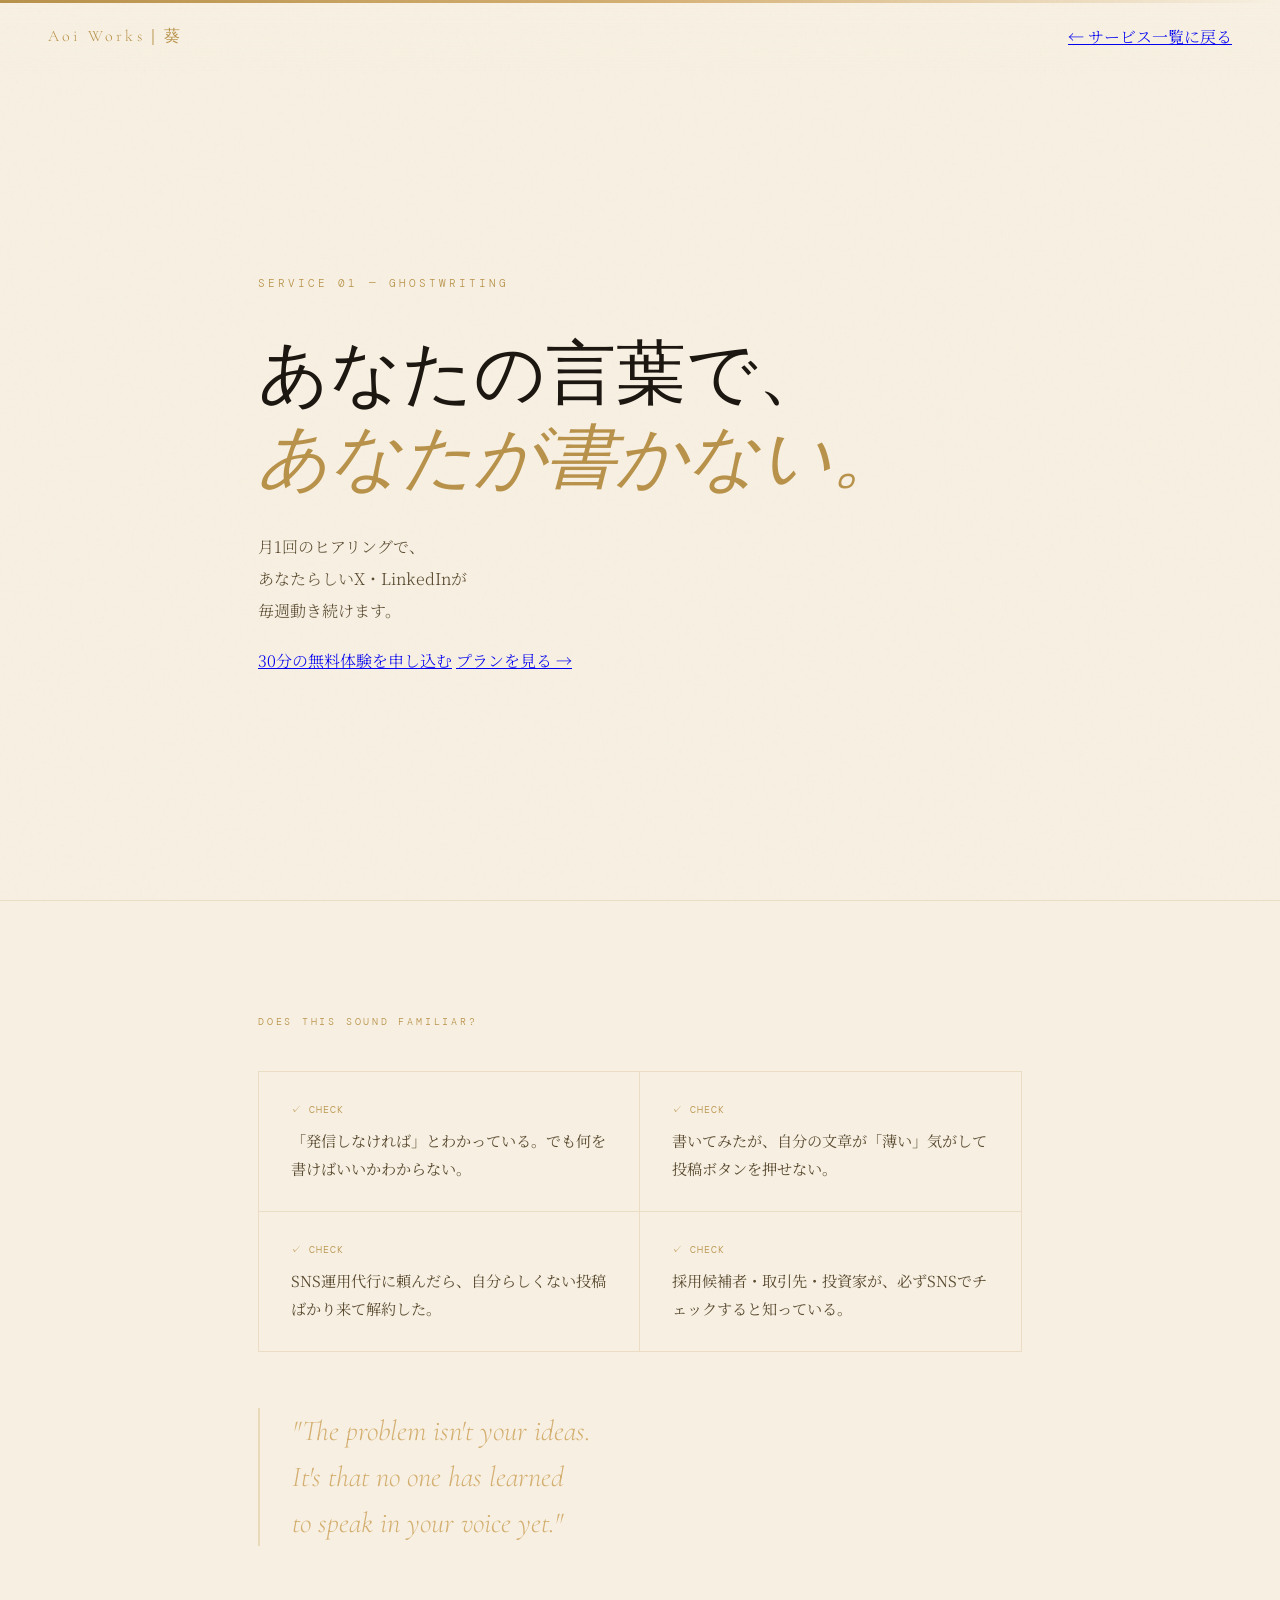
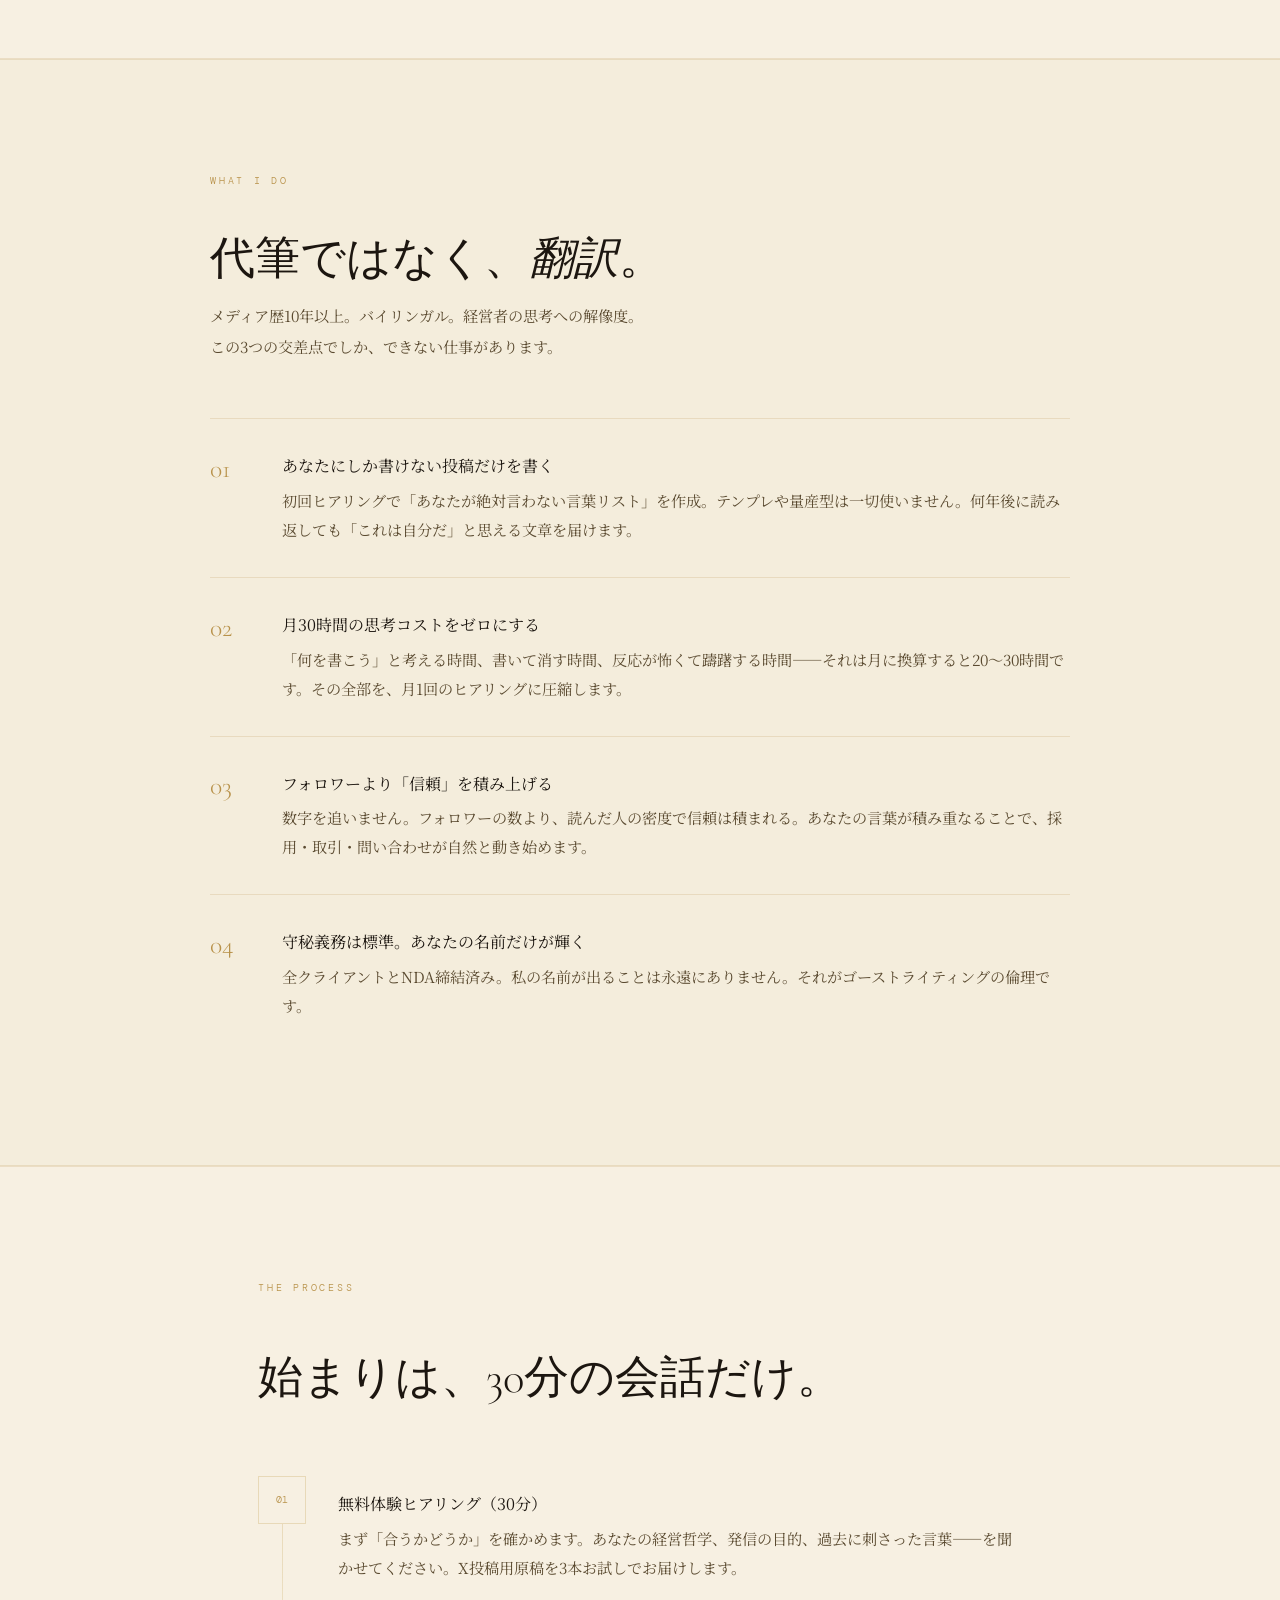
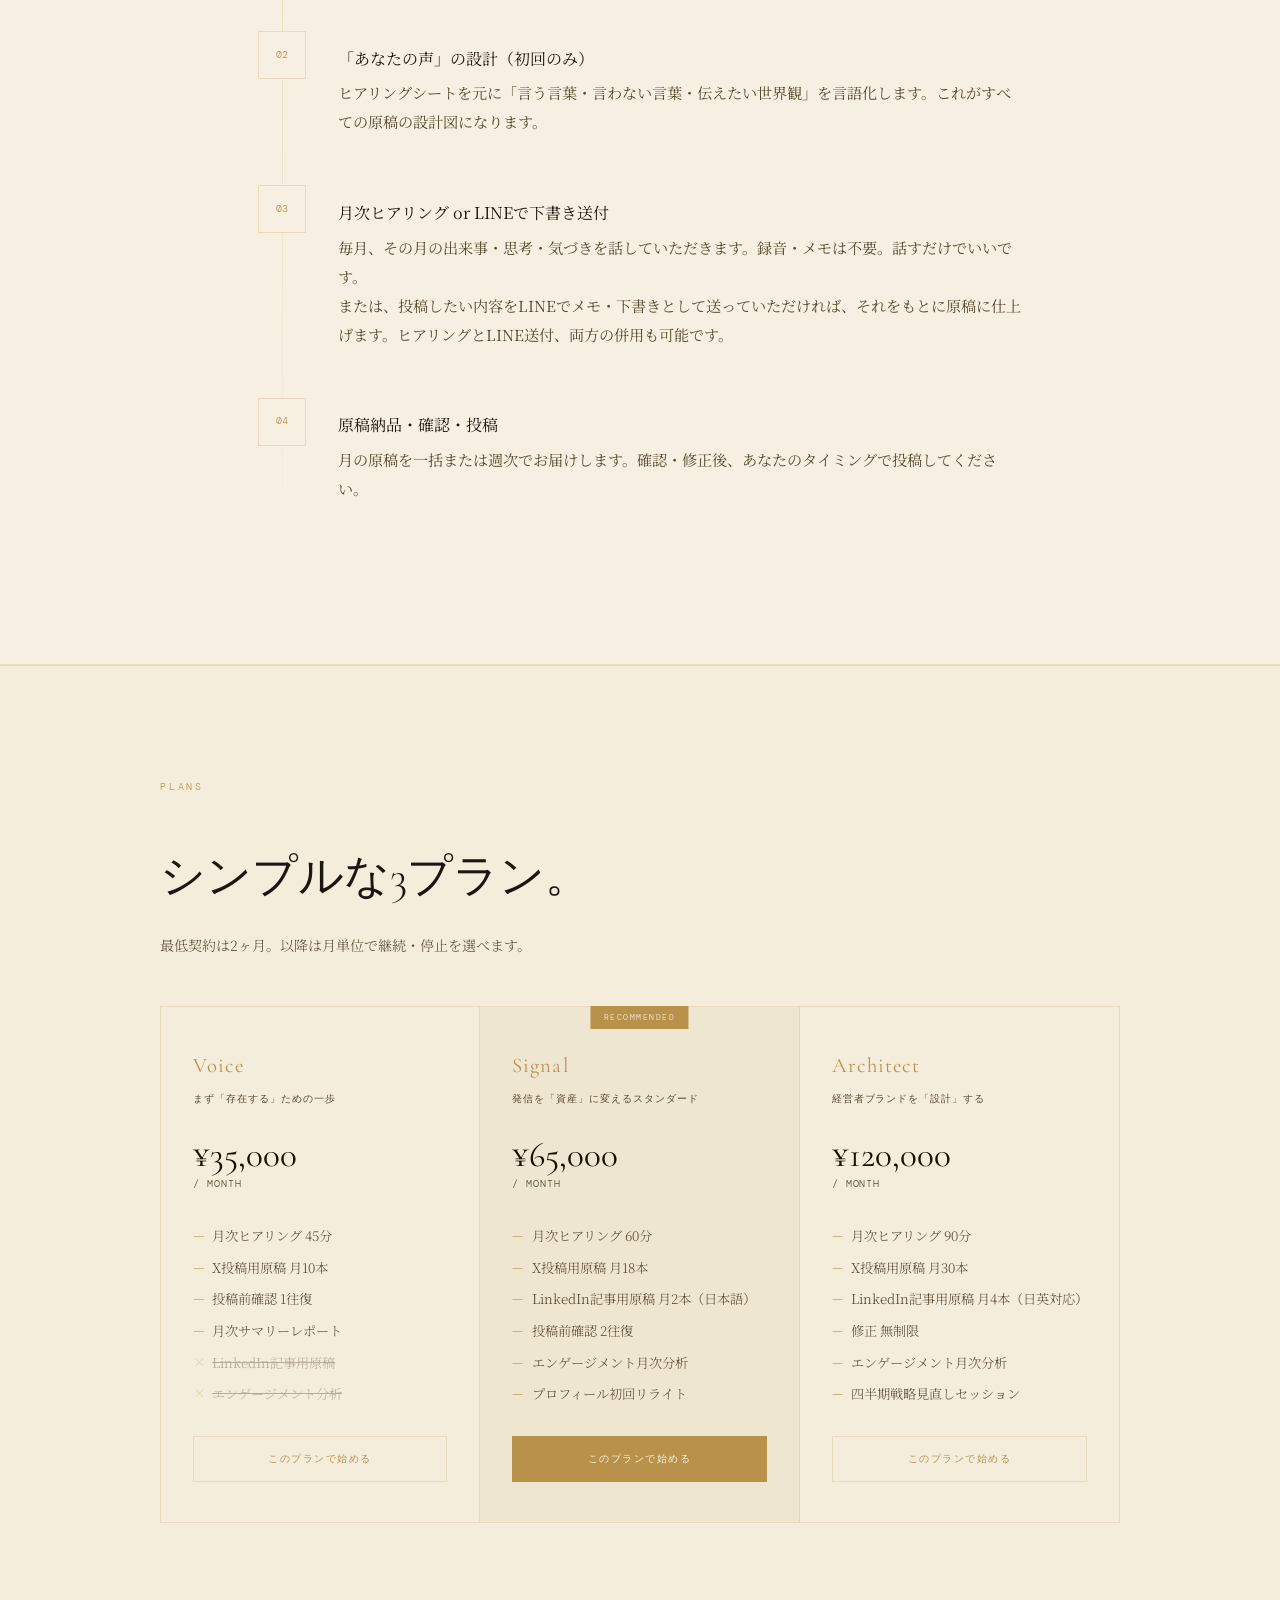
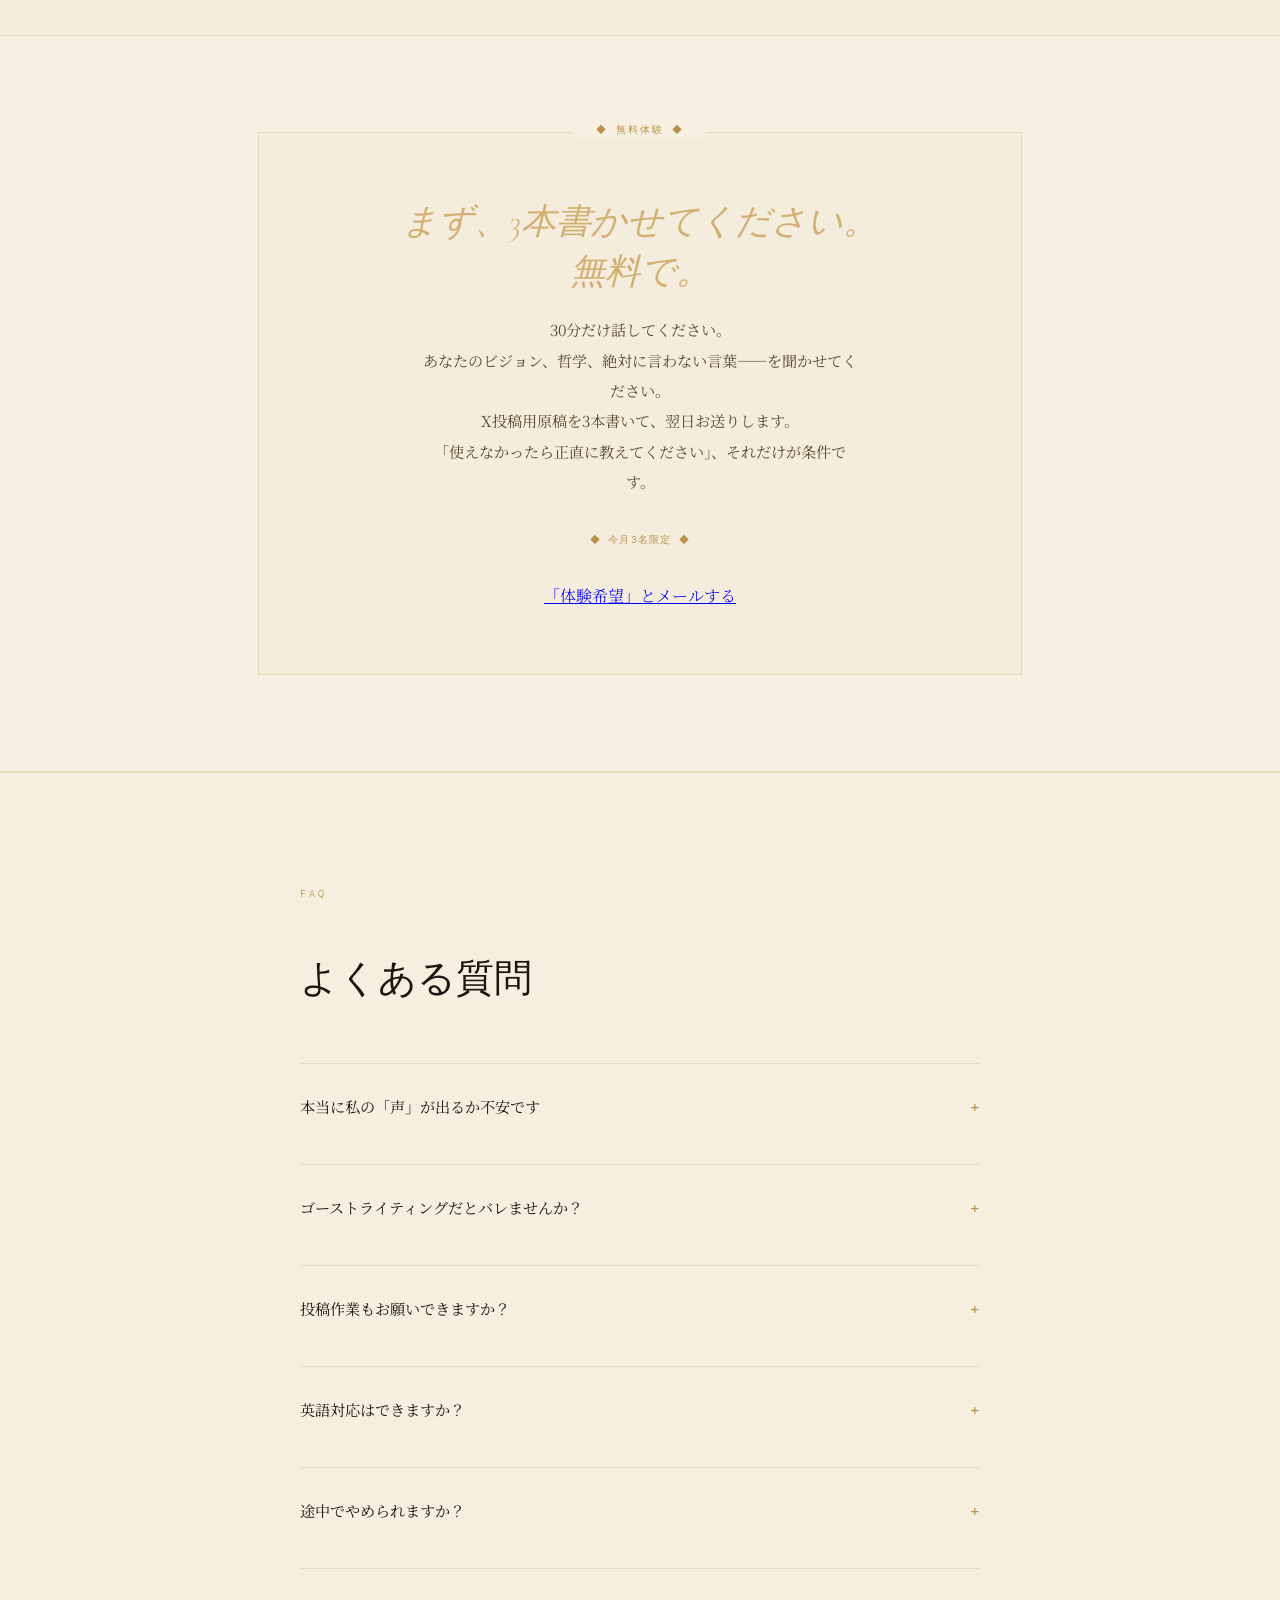
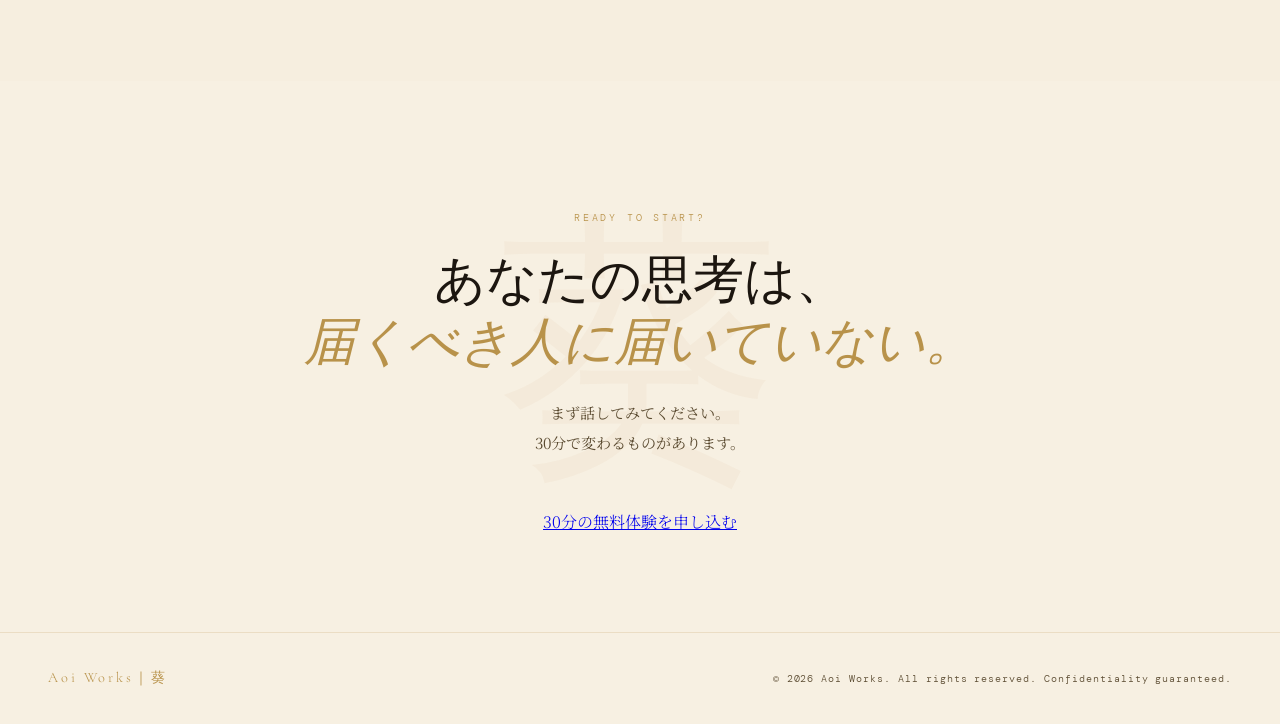
==== gw/index.html @ ab132690 "Add files via upload" ====
<!DOCTYPE html>
<html lang="ja">
<head>
<meta charset="UTF-8">
<meta name="viewport" content="width=device-width, initial-scale=1.0">
<meta property="og:title" content="経営者SNSゴーストライティング｜Aoi Works｜葵">
<meta property="og:description" content="月1回のヒアリングで、あなたらしいX・LinkedInが毎週動き続けます。">
<meta property="og:image" content="https://aoi-works.github.io/img/og-image.png">
<meta property="og:url" content="https://aoi-works.github.io/ghostwriting.html">
<meta property="og:type" content="website">
<link rel="icon" type="image/png" href="../img/favicon.png">
<title>経営者SNSゴーストライティング｜Aoi Works｜葵</title>
<link href="https://fonts.googleapis.com/css2?family=Cormorant+Garamond:ital,wght@0,300;0,400;0,600;1,300;1,400&family=Noto+Serif+JP:wght@200;300;400&family=DM+Mono:wght@300;400&display=swap" rel="stylesheet">
<link rel="stylesheet" href="../css/style.css">
</head>
<body>

<div class="hero-top-line"></div>

<!-- NAV -->
<nav>
  <a class="nav-logo" href="../index.html">Aoi Works｜葵</a>
  <a class="nav-back" href="../index.html">← サービス一覧に戻る</a>
</nav>

<!-- HERO -->
<section id="hero">
  <p class="hero-eyebrow">SERVICE 01 — GHOSTWRITING</p>
  <h1 class="hero-headline">
    あなたの言葉で、<br>
    <em>あなたが書かない。</em>
  </h1>
  <p class="hero-sub">
    月1回のヒアリングで、<br>あなたらしいX・LinkedInが<br>
    毎週動き続けます。
  </p>
  <div class="hero-cta-group">
    <a href="#free" class="btn-primary">30分の無料体験を申し込む</a>
    <a href="#pricing" class="btn-ghost-link">プランを見る →</a>
  </div>
</section>

<hr class="rule">

<!-- PAIN -->
<section id="pain">
  <p class="section-label reveal">DOES THIS SOUND FAMILIAR?</p>

  <div class="pain-grid reveal">
    <div class="pain-item">
      <p class="pain-check">✓ CHECK</p>
      <p class="pain-text">「発信しなければ」とわかっている。でも何を書けばいいかわからない。</p>
    </div>
    <div class="pain-item">
      <p class="pain-check">✓ CHECK</p>
      <p class="pain-text">書いてみたが、自分の文章が「薄い」気がして投稿ボタンを押せない。</p>
    </div>
    <div class="pain-item">
      <p class="pain-check">✓ CHECK</p>
      <p class="pain-text">SNS運用代行に頼んだら、自分らしくない投稿ばかり来て解約した。</p>
    </div>
    <div class="pain-item">
      <p class="pain-check">✓ CHECK</p>
      <p class="pain-text">採用候補者・取引先・投資家が、必ずSNSでチェックすると知っている。</p>
    </div>
  </div>

  <p class="pain-closer reveal">
    "The problem isn't your ideas.<br>
    It's that no one has learned<br>
    to speak in your voice yet."
  </p>
</section>

<hr class="rule">

<!-- WHAT -->
<section id="what">
  <div class="what-inner">
    <p class="section-label reveal">WHAT I DO</p>
    <h2 class="what-headline reveal">
      代筆ではなく、<em class="en" style="font-style:italic;">翻訳</em>。
    </h2>
    <p class="what-sub reveal">
      メディア歴10年以上。バイリンガル。経営者の思考への解像度。<br>
      この3つの交差点でしか、できない仕事があります。
    </p>

    <div class="benefit-list">
      <div class="benefit-item reveal">
        <div class="benefit-num">01</div>
        <div class="benefit-body">
          <h3>あなたにしか書けない投稿だけを書く</h3>
          <p>初回ヒアリングで「あなたが絶対言わない言葉リスト」を作成。テンプレや量産型は一切使いません。何年後に読み返しても「これは自分だ」と思える文章を届けます。</p>
        </div>
      </div>
      <div class="benefit-item reveal">
        <div class="benefit-num">02</div>
        <div class="benefit-body">
          <h3>月30時間の思考コストをゼロにする</h3>
          <p>「何を書こう」と考える時間、書いて消す時間、反応が怖くて躊躇する時間——それは月に換算すると20〜30時間です。その全部を、月1回のヒアリングに圧縮します。</p>
        </div>
      </div>
      <div class="benefit-item reveal">
        <div class="benefit-num">03</div>
        <div class="benefit-body">
          <h3>フォロワーより「信頼」を積み上げる</h3>
          <p>数字を追いません。フォロワーの数より、読んだ人の密度で信頼は積まれる。あなたの言葉が積み重なることで、採用・取引・問い合わせが自然と動き始めます。</p>
        </div>
      </div>
      <div class="benefit-item reveal">
        <div class="benefit-num">04</div>
        <div class="benefit-body">
          <h3>守秘義務は標準。あなたの名前だけが輝く</h3>
          <p>全クライアントとNDA締結済み。私の名前が出ることは永遠にありません。それがゴーストライティングの倫理です。</p>
        </div>
      </div>
    </div>
  </div>
</section>

<hr class="rule">

<!-- HOW -->
<section id="how">
  <p class="section-label reveal">THE PROCESS</p>
  <h2 class="how-headline reveal">始まりは、30分の会話だけ。</h2>

  <div class="steps">
    <div class="step reveal">
      <div class="step-dot">01</div>
      <div class="step-content">
        <h3>無料体験ヒアリング（30分）</h3>
        <p>まず「合うかどうか」を確かめます。あなたの経営哲学、発信の目的、過去に刺さった言葉——を聞かせてください。X投稿用原稿を3本お試しでお届けします。</p>
      </div>
    </div>
    <div class="step reveal">
      <div class="step-dot">02</div>
      <div class="step-content">
        <h3>「あなたの声」の設計（初回のみ）</h3>
        <p>ヒアリングシートを元に「言う言葉・言わない言葉・伝えたい世界観」を言語化します。これがすべての原稿の設計図になります。</p>
      </div>
    </div>
    <div class="step reveal">
      <div class="step-dot">03</div>
      <div class="step-content">
        <h3>月次ヒアリング or LINEで下書き送付</h3>
        <p>毎月、その月の出来事・思考・気づきを話していただきます。録音・メモは不要。話すだけでいいです。<br>
        または、投稿したい内容をLINEでメモ・下書きとして送っていただければ、それをもとに原稿に仕上げます。ヒアリングとLINE送付、両方の併用も可能です。</p>
      </div>
    </div>
    <div class="step reveal">
      <div class="step-dot">04</div>
      <div class="step-content">
        <h3>原稿納品・確認・投稿</h3>
        <p>月の原稿を一括または週次でお届けします。確認・修正後、あなたのタイミングで投稿してください。</p>
      </div>
    </div>
  </div>
</section>

<hr class="rule">

<!-- PRICING -->
<section id="pricing">
  <div class="pricing-inner">
    <p class="section-label reveal">PLANS</p>
    <h2 class="pricing-headline reveal">シンプルな3プラン。</h2>
    <p class="pricing-sub reveal">最低契約は2ヶ月。以降は月単位で継続・停止を選べます。</p>

    <div class="plans reveal">
      <!-- VOICE -->
      <div class="plan">
        <p class="plan-name">Voice</p>
        <p class="plan-tagline">まず「存在する」ための一歩</p>
        <p class="plan-price">¥35,000</p>
        <p class="plan-per">/ MONTH</p>
        <ul class="plan-items">
          <li>月次ヒアリング 45分</li>
          <li>X投稿用原稿 月10本</li>
          <li>投稿前確認 1往復</li>
          <li>月次サマリーレポート</li>
          <li class="na">LinkedIn記事用原稿</li>
          <li class="na">エンゲージメント分析</li>
        </ul>
        <a href="#free" class="plan-btn">このプランで始める</a>
      </div>

      <!-- SIGNAL -->
      <div class="plan featured">
        <p class="plan-name">Signal</p>
        <p class="plan-tagline">発信を「資産」に変えるスタンダード</p>
        <p class="plan-price">¥65,000</p>
        <p class="plan-per">/ MONTH</p>
        <ul class="plan-items">
          <li>月次ヒアリング 60分</li>
          <li>X投稿用原稿 月18本</li>
          <li>LinkedIn記事用原稿 月2本（日本語）</li>
          <li>投稿前確認 2往復</li>
          <li>エンゲージメント月次分析</li>
          <li>プロフィール初回リライト</li>
        </ul>
        <a href="#free" class="plan-btn">このプランで始める</a>
      </div>

      <!-- ARCHITECT -->
      <div class="plan">
        <p class="plan-name">Architect</p>
        <p class="plan-tagline">経営者ブランドを「設計」する</p>
        <p class="plan-price">¥120,000</p>
        <p class="plan-per">/ MONTH</p>
        <ul class="plan-items">
          <li>月次ヒアリング 90分</li>
          <li>X投稿用原稿 月30本</li>
          <li>LinkedIn記事用原稿 月4本（日英対応）</li>
          <li>修正 無制限</li>
          <li>エンゲージメント月次分析</li>
          <li>四半期戦略見直しセッション</li>
        </ul>
        <a href="#free" class="plan-btn">このプランで始める</a>
      </div>
    </div>
  </div>
</section>

<!-- FREE OFFER -->
<section id="free">
  <div class="free-box reveal">
    <h2 class="free-headline">
      まず、3本書かせてください。<br>
      無料で。
    </h2>
    <p class="free-body">
      30分だけ話してください。<br>
      あなたのビジョン、哲学、絶対に言わない言葉——を聞かせてください。<br>
      X投稿用原稿を3本書いて、翌日お送りします。<br>
      「使えなかったら正直に教えてください」、それだけが条件です。
    </p>
    <p class="free-limit">◆ 今月3名限定 ◆</p>
    <a href="mailto:aoi.works.jp@gmail.com?subject=無料体験希望" class="btn-primary">
      「体験希望」とメールする
    </a>
  </div>
</section>

<hr class="rule">

<!-- FAQ -->
<section id="faq">
  <div class="faq-inner">
    <p class="section-label reveal">FAQ</p>
    <h2 class="faq-headline reveal">よくある質問</h2>

    <div class="faq-item reveal">
      <p class="faq-q">本当に私の「声」が出るか不安です</p>
      <p class="faq-a">初回ヒアリングで「あなたが絶対使わない言葉リスト」を必ず作ります。3本書いてみて「違う」と感じたら、ご契約前に遠慮なく言ってください。それが無料体験の意味です。</p>
    </div>
    <div class="faq-item reveal">
      <p class="faq-q">ゴーストライティングだとバレませんか？</p>
      <p class="faq-a">ゴーストライティングは世界中の政治家・経営者・作家が利用している、完全に合法・倫理的な手法です。私がクライアント名を外部に出すことは絶対にありません。全員NDA締結済みです。</p>
    </div>
    <div class="faq-item reveal">
      <p class="faq-q">投稿作業もお願いできますか？</p>
      <p class="faq-a">原稿の納品が基本です。投稿はクライアントご自身にお願いしています。確認・修正後、ご自身のタイミングで投稿いただく形が、トラブルも少なく安全です。</p>
    </div>
    <div class="faq-item reveal">
      <p class="faq-q">英語対応はできますか？</p>
      <p class="faq-a">はい。LinkedIn英語記事・英語プロフィールに対応しています。ArchitectプランではLinkedIn記事用原稿を日英セットでお届けします。</p>
    </div>
    <div class="faq-item reveal">
      <p class="faq-q">途中でやめられますか？</p>
      <p class="faq-a">最低契約期間は2ヶ月です。以降は1ヶ月単位で継続・停止を選べます。翌月の15日までにご連絡いただければ、翌月末で終了可能です。</p>
    </div>
  </div>
</section>

<!-- FOOTER CTA -->
<section id="footer-cta">
  <p class="footer-label reveal">READY TO START?</p>
  <h2 class="footer-headline reveal">
    あなたの思考は、<br>
    <em>届くべき人に届いていない。</em>
  </h2>
  <p class="footer-sub reveal">
    まず話してみてください。<br>
    30分で変わるものがあります。
  </p>
  <div class="reveal">
    <a href="mailto:aoi.works.jp@gmail.com?subject=無料体験希望" class="btn-primary">
      30分の無料体験を申し込む
    </a>
  </div>
</section>

<footer>
  <span class="logo">Aoi Works｜葵</span>
  <p>© 2026 Aoi Works. All rights reserved. Confidentiality guaranteed.</p>
</footer>

<script>
  const reveals = document.querySelectorAll('.reveal');
  const observer = new IntersectionObserver((entries) => {
    entries.forEach((entry, i) => {
      if (entry.isIntersecting) {
        setTimeout(() => entry.target.classList.add('visible'), i * 80);
        observer.unobserve(entry.target);
      }
    });
  }, { threshold: 0.1 });
  reveals.forEach(el => observer.observe(el));

  document.querySelectorAll('.faq-q').forEach(q => {
    q.addEventListener('click', () => {
      const item = q.closest('.faq-item');
      const isOpen = item.classList.contains('open');
      document.querySelectorAll('.faq-item').forEach(i => i.classList.remove('open'));
      if (!isOpen) item.classList.add('open');
    });
  });
</script>
</body>
</html>
---- css/style.css ----
/* Aoi Works | 葵 - Shared Stylesheet */
/* Used by: index.html, ghostwriting.html, ir.html */


  :root {
    --paper:      #f7f0e2;
    --paper-dark: #ede0c4;
    --ink:        #1c1610;
    --gold:       #b8924a;
    --gold-light: #d4af72;
    --gold-pale:  #e8d9b8;
    --muted:      #5a4a30;
    --rule:       rgba(184,146,74,0.2);
    --serif-en:   'Cormorant Garamond', Georgia, serif;
    --serif-jp:   'Noto Serif JP', serif;
    --mono:       'DM Mono', monospace;
  }

  *, *::before, *::after { box-sizing: border-box; margin: 0; padding: 0; }
  html { scroll-behavior: smooth; }

  body {
    background: var(--paper);
    color: var(--ink);
    font-family: var(--serif-jp);
    font-weight: 300;
    line-height: 1.85;
    overflow-x: hidden;
  }

  body::before {
    content: '';
    position: fixed;
    inset: 0;
    background-image: url("data:image/svg+xml,%3Csvg viewBox='0 0 256 256' xmlns='http://www.w3.org/2000/svg'%3E%3Cfilter id='n'%3E%3CfeTurbulence type='fractalNoise' baseFrequency='0.9' numOctaves='4' stitchTiles='stitch'/%3E%3C/filter%3E%3Crect width='100%25' height='100%25' filter='url(%23n)' opacity='0.03'/%3E%3C/svg%3E");
    pointer-events: none;
    z-index: 999;
    opacity: 0.5;
  }

  .mono { font-family: var(--mono); }
  .en   { font-family: var(--serif-en); }

  /* ─── NAV ─── */
  nav {
    position: fixed;
    top: 0; left: 0; right: 0;
    z-index: 100;
    display: flex;
    justify-content: space-between;
    align-items: center;
    padding: 1.4rem 3rem;
    background: linear-gradient(to bottom, rgba(247,240,226,0.97), transparent);
  }

  .nav-logo {
    font-family: var(--serif-en);
    font-size: 1rem;
    letter-spacing: 0.2em;
    color: var(--gold);
    text-decoration: none;
  }

  .nav-contact {
    font-family: var(--mono);
    font-size: 0.65rem;
    letter-spacing: 0.15em;
    color: var(--gold);
    text-decoration: none;
    border: 1px solid var(--rule);
    padding: 0.45rem 1.1rem;
    transition: all 0.3s;
  }
  .nav-contact:hover { background: var(--gold); color: var(--paper); border-color: var(--gold); }

  /* ─── HERO ─── */
  #hero {
    min-height: 100vh;
    display: flex;
    flex-direction: column;
    justify-content: center;
    padding: 8rem 3rem 5rem;
    max-width: 860px;
    margin: 0 auto;
    position: relative;
  }

  .hero-top-line {
    position: fixed;
    top: 0; left: 0; right: 0;
    height: 3px;
    background: linear-gradient(to right, var(--gold), var(--gold-light), transparent);
    z-index: 101;
  }

  .hero-eyebrow {
    font-family: var(--mono);
    font-size: 0.68rem;
    letter-spacing: 0.28em;
    color: var(--gold);
    margin-bottom: 2.5rem;
    opacity: 0;
    animation: fadeUp 0.8s 0.2s forwards;
  }

  .hero-headline {
    font-family: var(--serif-en);
    font-size: clamp(2.4rem, 5.5vw, 4.5rem);
    font-weight: 300;
    line-height: 1.2;
    margin-bottom: 1.8rem;
    opacity: 0;
    animation: fadeUp 0.9s 0.4s forwards;
    color: var(--ink);
  }

  .hero-headline em {
    font-style: italic;
    color: var(--gold);
  }

  .hero-sub {
    font-size: 1rem;
    color: var(--muted);
    max-width: 480px;
    margin-bottom: 1.2rem;
    opacity: 0;
    animation: fadeUp 0.9s 0.6s forwards;
    line-height: 2;
  }

  .hero-tagline {
    font-family: var(--serif-en);
    font-size: 1.4rem;
    font-style: italic;
    color: var(--gold-light);
    opacity: 0;
    animation: fadeUp 0.9s 0.8s forwards;
    margin-bottom: 3rem;
  }

  .hero-scroll {
    position: absolute;
    bottom: 2.5rem;
    left: 50%;
    transform: translateX(-50%);
    display: flex;
    flex-direction: column;
    align-items: center;
    gap: 0.5rem;
    opacity: 0;
    animation: fadeUp 1s 1.2s forwards;
  }
  .hero-scroll span {
    font-family: var(--mono);
    font-size: 0.6rem;
    letter-spacing: 0.2em;
    color: var(--muted);
  }
  .scroll-line {
    width: 1px;
    height: 36px;
    background: linear-gradient(to bottom, var(--gold), transparent);
    animation: scrollPulse 2s infinite;
  }

  hr.rule {
    border: none;
    border-top: 1px solid var(--rule);
    margin: 0;
  }

  /* ─── ABOUT ─── */
  #about {
    padding: 7rem 3rem;
    max-width: 860px;
    margin: 0 auto;
  }

  .section-label {
    font-family: var(--mono);
    font-size: 0.62rem;
    letter-spacing: 0.28em;
    color: var(--gold);
    margin-bottom: 2.5rem;
  }

  .about-headline {
    font-family: var(--serif-en);
    font-size: clamp(1.8rem, 3.5vw, 2.8rem);
    font-weight: 300;
    line-height: 1.3;
    margin-bottom: 2rem;
    color: var(--ink);
  }

  .about-body {
    font-size: 0.95rem;
    font-weight: 400;
    color: var(--muted);
    max-width: 560px;
    line-height: 2;
  }

  .about-tags {
    display: flex;
    gap: 1rem;
    flex-wrap: wrap;
    margin-top: 2.5rem;
  }

  .tag {
    font-family: var(--mono);
    font-size: 0.62rem;
    letter-spacing: 0.12em;
    color: var(--gold);
    border: 1px solid var(--rule);
    padding: 0.4rem 1rem;
  }

  /* ─── SERVICES ─── */
  #services {
    padding: 7rem 3rem;
    background: rgba(184,146,74,0.04);
    border-top: 1px solid var(--rule);
    border-bottom: 1px solid var(--rule);
  }

  .services-inner {
    max-width: 860px;
    margin: 0 auto;
  }

  .cards {
    display: grid;
    grid-template-columns: 1fr 1fr;
    gap: 0;
    border: 1px solid var(--rule);
    margin-top: 3rem;
  }

  .card {
    padding: 3rem 2.5rem;
    border-right: 1px solid var(--rule);
    position: relative;
    transition: background 0.3s;
  }
  .card:last-child { border-right: none; }
  .card:hover { background: rgba(184,146,74,0.05); }

  .card.coming {
    opacity: 0.65;
  }

  .card-num {
    font-family: var(--serif-en);
    font-size: 2.5rem;
    font-weight: 300;
    color: var(--gold);
    line-height: 1;
    margin-bottom: 1.5rem;
  }

  .card-title {
    font-family: var(--serif-jp);
    font-size: 1.05rem;
    font-weight: 400;
    color: var(--ink);
    margin-bottom: 0.8rem;
    line-height: 1.6;
  }

  .card-desc {
    font-size: 0.95rem;
    font-weight: 400;
    color: var(--muted);
    line-height: 1.9;
    margin-bottom: 2rem;
  }

  .card-link {
    display: inline-block;
    font-family: var(--mono);
    font-size: 0.62rem;
    letter-spacing: 0.15em;
    color: var(--gold);
    text-decoration: none;
    border-bottom: 1px solid var(--rule);
    padding-bottom: 0.2rem;
    transition: border-color 0.3s;
  }
  .card-link:hover { border-color: var(--gold); }

  .card-coming {
    font-family: var(--mono);
    font-size: 0.62rem;
    letter-spacing: 0.15em;
    color: var(--muted);
    border: 1px solid var(--rule);
    padding: 0.3rem 0.8rem;
    display: inline-block;
  }

  /* ─── PROFILE ─── */
  #profile {
    padding: 7rem 3rem;
    max-width: 860px;
    margin: 0 auto;
  }

  .profile-inner {
    display: grid;
    grid-template-columns: 1fr 2fr;
    gap: 4rem;
    align-items: start;
  }

  .profile-icon {
    width: 100%;
    aspect-ratio: 1;
    max-width: 180px;
    border-radius: 50%;
    background: linear-gradient(135deg, var(--paper), var(--paper-dark));
    border: 1px solid var(--gold-pale);
    display: flex;
    align-items: center;
    justify-content: center;
    flex-direction: column;
    gap: 0.3rem;
  }

  .profile-icon-char {
    font-family: var(--serif-jp);
    font-size: 3rem;
    color: var(--gold);
    line-height: 1;
  }

  .profile-icon-sub {
    font-family: var(--mono);
    font-size: 0.6rem;
    letter-spacing: 0.2em;
    color: var(--gold-light);
  }

  .profile-name {
    font-family: var(--serif-en);
    font-size: 1.4rem;
    font-weight: 400;
    letter-spacing: 0.08em;
    color: var(--gold);
    margin-bottom: 0.4rem;
  }

  .profile-text {
    font-size: 0.95rem;
    font-weight: 400;
    color: var(--muted);
    line-height: 2.1;
  }

  /* ─── CONTACT ─── */
  #contact {
    padding: 7rem 3rem 6rem;
    text-align: center;
    position: relative;
    border-top: 1px solid var(--rule);
    background: rgba(184,146,74,0.03);
  }

  #contact::before {
    content: '葵';
    position: absolute;
    top: 50%;
    left: 50%;
    transform: translate(-50%, -50%);
    font-family: var(--serif-jp);
    font-size: 20vw;
    color: rgba(184,146,74,0.05);
    pointer-events: none;
  }

  .contact-label {
    font-family: var(--mono);
    font-size: 0.62rem;
    letter-spacing: 0.28em;
    color: var(--gold);
    margin-bottom: 1.5rem;
  }

  .contact-headline {
    font-family: var(--serif-en);
    font-size: clamp(1.6rem, 4vw, 3.2rem);
    font-weight: 300;
    line-height: 1.3;
    margin-bottom: 1.2rem;
    color: var(--ink);
  }

  .contact-headline em { font-style: italic; color: var(--gold); }

  .contact-sub {
    font-size: 0.95rem;
    font-weight: 400;
    color: var(--muted);
    margin-bottom: 3rem;
    max-width: 380px;
    margin-left: auto;
    margin-right: auto;
  }

  .btn {
    display: inline-block;
    background: var(--gold);
    color: var(--paper);
    font-family: var(--mono);
    font-size: 0.68rem;
    letter-spacing: 0.18em;
    padding: 1rem 2.2rem;
    text-decoration: none;
    transition: all 0.3s;
  }
  .btn:hover { background: var(--gold-light); }

  /* ─── FOOTER ─── */
  footer {
    padding: 2rem 3rem;
    border-top: 1px solid var(--rule);
    display: flex;
    justify-content: space-between;
    align-items: center;
    flex-wrap: wrap;
    gap: 1rem;
  }

  footer .logo {
    font-family: var(--serif-en);
    font-size: 0.9rem;
    letter-spacing: 0.2em;
    color: var(--gold);
  }

  footer p {
    font-family: var(--mono);
    font-size: 0.6rem;
    letter-spacing: 0.1em;
    color: var(--muted);
  }

  /* ─── REVEAL ─── */
  .reveal {
    opacity: 0;
    transform: translateY(20px);
    transition: opacity 0.7s ease, transform 0.7s ease;
  }
  .reveal.visible { opacity: 1; transform: translateY(0); }

  /* ─── ANIMATIONS ─── */
  @keyframes fadeUp {
    from { opacity: 0; transform: translateY(20px); }
    to   { opacity: 1; transform: translateY(0); }
  }
  @keyframes scrollPulse {
    0%, 100% { opacity: 0.3; }
    50%       { opacity: 1; }
  }

  /* ─── RESPONSIVE ─── */
  @media (max-width: 700px) {
    nav { padding: 1.2rem 1.5rem; }
    #hero, #about, #services, #profile, #contact { padding-left: 1.5rem; padding-right: 1.5rem; }
    .cards { grid-template-columns: 1fr; }
    .card { border-right: none; border-bottom: 1px solid var(--rule); }
    .card:last-child { border-bottom: none; }
    .profile-inner { grid-template-columns: 1fr; gap: 2rem; }
    .profile-icon { max-width: 120px; }
    footer { flex-direction: column; text-align: center; }
  }


/* ─── GHOSTWRITING PAGE SPECIFIC ─── */

/* ─── PAIN ─── */
  #pain {
    padding: 7rem 3rem;
    max-width: 860px;
    margin: 0 auto;
  }

  .section-label {
    font-family: var(--mono);
    font-size: 0.62rem;
    letter-spacing: 0.28em;
    color: var(--gold);
    margin-bottom: 2.5rem;
  }

  .pain-grid {
    display: grid;
    grid-template-columns: 1fr 1fr;
    gap: 0;
    border: 1px solid var(--rule);
    margin-bottom: 3.5rem;
  }

  .pain-item {
    padding: 1.8rem 2rem;
    border-bottom: 1px solid var(--rule);
    border-right: 1px solid var(--rule);
  }
  .pain-item:nth-child(2n) { border-right: none; }
  .pain-item:nth-last-child(-n+2) { border-bottom: none; }

  .pain-check {
    font-family: var(--mono);
    font-size: 0.62rem;
    color: var(--gold);
    letter-spacing: 0.1em;
    margin-bottom: 0.5rem;
  }

  .pain-text {
    font-size: 0.95rem;
    font-weight: 400;
    color: var(--muted);
    line-height: 1.8;
  }

  .pain-closer {
    font-family: var(--serif-en);
    font-size: clamp(1.3rem, 2.5vw, 1.8rem);
    font-style: italic;
    font-weight: 300;
    color: var(--gold-light);
    line-height: 1.6;
    padding-left: 2rem;
    border-left: 2px solid var(--gold-pale);
  }

  
/* ─── WHAT ─── */
  #what {
    padding: 7rem 3rem;
    background: rgba(184,146,74,0.04);
    border-top: 1px solid var(--rule);
    border-bottom: 1px solid var(--rule);
  }

  .what-inner { max-width: 860px; margin: 0 auto; }

  .what-headline {
    font-family: var(--serif-en);
    font-size: clamp(1.6rem, 3.5vw, 2.8rem);
    font-weight: 300;
    line-height: 1.3;
    margin-bottom: 0.8rem;
  }

  .what-sub {
    font-size: 0.95rem;
    font-weight: 400;
    color: var(--muted);
    margin-bottom: 3.5rem;
    max-width: 500px;
    line-height: 2;
  }

  .benefit-list { display: flex; flex-direction: column; }

  .benefit-item {
    display: grid;
    grid-template-columns: 3rem 1fr;
    gap: 1.5rem;
    padding: 2rem 0;
    border-top: 1px solid var(--rule);
    align-items: start;
  }

  .benefit-num {
    font-family: var(--serif-en);
    font-size: 1.6rem;
    font-weight: 300;
    color: var(--gold);
    line-height: 1;
    padding-top: 0.3rem;
  }

  .benefit-body h3 {
    font-size: 1rem;
    font-weight: 400;
    margin-bottom: 0.4rem;
    color: var(--ink);
  }

  .benefit-body p {
    font-size: 0.95rem;
    font-weight: 400;
    color: var(--muted);
    line-height: 1.9;
  }

  
/* ─── HOW ─── */
  #how {
    padding: 7rem 3rem;
    max-width: 860px;
    margin: 0 auto;
  }

  .how-headline {
    font-family: var(--serif-en);
    font-size: clamp(1.6rem, 3.5vw, 2.8rem);
    font-weight: 300;
    margin-bottom: 3.5rem;
  }

  .steps { display: flex; flex-direction: column; position: relative; }

  .steps::before {
    content: '';
    position: absolute;
    left: 1.5rem;
    top: 0; bottom: 0;
    width: 1px;
    background: linear-gradient(to bottom, var(--gold-pale), transparent);
  }

  .step {
    display: grid;
    grid-template-columns: 3rem 1fr;
    gap: 2rem;
    padding-bottom: 3rem;
  }

  .step-dot {
    width: 3rem;
    height: 3rem;
    border: 1px solid var(--gold-pale);
    display: flex;
    align-items: center;
    justify-content: center;
    font-family: var(--mono);
    font-size: 0.62rem;
    color: var(--gold);
    background: var(--paper);
    z-index: 1;
    flex-shrink: 0;
  }

  .step-content h3 {
    font-size: 1rem;
    font-weight: 400;
    margin-bottom: 0.4rem;
    padding-top: 0.8rem;
    color: var(--ink);
  }

  .step-content p {
    font-size: 0.95rem;
    font-weight: 400;
    color: var(--muted);
    line-height: 1.9;
  }

  
/* ─── PRICING ─── */
  #pricing {
    padding: 7rem 3rem;
    background: rgba(184,146,74,0.04);
    border-top: 1px solid var(--rule);
    border-bottom: 1px solid var(--rule);
  }

  .pricing-inner { max-width: 960px; margin: 0 auto; }

  .pricing-headline {
    font-family: var(--serif-en);
    font-size: clamp(1.8rem, 3.5vw, 2.8rem);
    font-weight: 300;
    margin-bottom: 0.8rem;
  }

  .pricing-sub {
    font-size: 0.88rem;
    color: var(--muted);
    margin-bottom: 3rem;
  }

  .plans {
    display: grid;
    grid-template-columns: 1fr 1fr 1fr;
    gap: 0;
    border: 1px solid var(--rule);
  }

  .plan {
    padding: 2.5rem 2rem;
    border-right: 1px solid var(--rule);
    position: relative;
    transition: background 0.3s;
  }
  .plan:last-child { border-right: none; }
  .plan:hover { background: rgba(184,146,74,0.05); }

  .plan.featured { background: rgba(184,146,74,0.07); }
  .plan.featured::before {
    content: 'RECOMMENDED';
    position: absolute;
    top: -1px; left: 50%;
    transform: translateX(-50%);
    background: var(--gold);
    color: var(--paper);
    font-family: var(--mono);
    font-size: 0.52rem;
    letter-spacing: 0.18em;
    padding: 0.25rem 0.8rem;
  }

  .plan-name {
    font-family: var(--serif-en);
    font-size: 1.3rem;
    font-weight: 400;
    letter-spacing: 0.05em;
    color: var(--gold);
    margin-bottom: 0.3rem;
  }

  .plan-tagline {
    font-family: var(--mono);
    font-size: 0.6rem;
    letter-spacing: 0.1em;
    color: var(--muted);
    margin-bottom: 1.8rem;
  }

  .plan-price {
    font-family: var(--serif-en);
    font-size: 2.2rem;
    font-weight: 400;
    margin-bottom: 0.2rem;
    line-height: 1;
    color: #1a0f00;
  }

  .plan-price span { font-size: 1rem; color: var(--muted); }

  .plan-per {
    font-family: var(--mono);
    font-size: 0.6rem;
    color: var(--muted);
    letter-spacing: 0.1em;
    margin-bottom: 2rem;
  }

  .plan-items {
    list-style: none;
    display: flex;
    flex-direction: column;
    gap: 0.65rem;
    margin-bottom: 2rem;
  }

  .plan-items li {
    font-size: 0.83rem;
    color: var(--muted);
    padding-left: 1.2rem;
    position: relative;
    line-height: 1.6;
  }
  .plan-items li::before {
    content: '—';
    position: absolute;
    left: 0;
    color: var(--gold);
    font-size: 0.8rem;
  }
  .plan-items li.na {
    opacity: 0.4;
    text-decoration: line-through;
  }
  .plan-items li.na::before { content: '×'; }

  .plan-btn {
    display: block;
    text-align: center;
    font-family: var(--mono);
    font-size: 0.62rem;
    letter-spacing: 0.15em;
    padding: 0.8rem;
    text-decoration: none;
    border: 1px solid var(--rule);
    color: var(--gold);
    transition: all 0.3s;
  }
  .plan.featured .plan-btn,
  .plan-btn:hover {
    background: var(--gold);
    color: var(--paper);
    border-color: var(--gold);
  }

  
/* ─── FREE ─── */
  #free {
    padding: 6rem 3rem;
    max-width: 860px;
    margin: 0 auto;
    text-align: center;
  }

  .free-box {
    border: 1px solid var(--gold-pale);
    padding: 4rem 3rem;
    position: relative;
    background: rgba(184,146,74,0.04);
  }

  .free-box::before {
    content: '◆ 無料体験 ◆';
    position: absolute;
    top: -0.8rem; left: 50%;
    transform: translateX(-50%);
    background: var(--paper);
    padding: 0 1.5rem;
    font-family: var(--mono);
    font-size: 0.6rem;
    letter-spacing: 0.2em;
    color: var(--gold);
  }

  .free-headline {
    font-family: var(--serif-en);
    font-size: clamp(1.5rem, 3vw, 2.2rem);
    font-weight: 300;
    font-style: italic;
    line-height: 1.4;
    margin-bottom: 1.2rem;
    color: var(--gold-light);
  }

  .free-body {
    font-size: 0.95rem;
    font-weight: 400;
    color: var(--muted);
    max-width: 440px;
    margin: 0 auto 2rem;
    line-height: 2;
  }

  .free-limit {
    font-family: var(--mono);
    font-size: 0.65rem;
    letter-spacing: 0.12em;
    color: var(--gold);
    margin-bottom: 2rem;
  }

  
/* ─── FAQ ─── */
  #faq {
    padding: 7rem 3rem;
    border-top: 1px solid var(--rule);
    background: rgba(184,146,74,0.02);
  }

  .faq-inner { max-width: 680px; margin: 0 auto; }

  .faq-headline {
    font-family: var(--serif-en);
    font-size: clamp(1.6rem, 3vw, 2.4rem);
    font-weight: 300;
    margin-bottom: 3rem;
  }

  .faq-item {
    border-top: 1px solid var(--rule);
    padding: 1.8rem 0;
  }
  .faq-item:last-child { border-bottom: 1px solid var(--rule); }

  .faq-q {
    font-size: 0.95rem;
    font-weight: 400;
    color: var(--ink);
    margin-bottom: 0.8rem;
    cursor: pointer;
    display: flex;
    justify-content: space-between;
    align-items: start;
    gap: 1rem;
    user-select: none;
  }

  .faq-q::after {
    content: '+';
    font-family: var(--mono);
    font-size: 1rem;
    color: var(--gold);
    flex-shrink: 0;
    transition: transform 0.3s;
  }

  .faq-item.open .faq-q::after { transform: rotate(45deg); }

  .faq-a {
    font-size: 0.95rem;
    font-weight: 400;
    color: var(--muted);
    line-height: 1.9;
    display: none;
    padding-right: 2rem;
  }

  .faq-item.open .faq-a { display: block; }

  
/* ─── FOOTER CTA ─── */
  #footer-cta {
    padding: 8rem 3rem 6rem;
    text-align: center;
    position: relative;
    overflow: hidden;
  }

  #footer-cta::before {
    content: '葵';
    position: absolute;
    top: 50%; left: 50%;
    transform: translate(-50%, -50%);
    font-family: var(--serif-en);
    font-size: 22vw;
    font-weight: 300;
    color: rgba(184,146,74,0.05);
    white-space: nowrap;
    pointer-events: none;
  }

  .footer-label {
    font-family: var(--mono);
    font-size: 0.62rem;
    letter-spacing: 0.28em;
    color: var(--gold);
    margin-bottom: 1.5rem;
  }

  .footer-headline {
    font-family: var(--serif-en);
    font-size: clamp(1.7rem, 4vw, 3.5rem);
    font-weight: 300;
    line-height: 1.2;
    margin-bottom: 1.5rem;
    color: var(--ink);
  }

  .footer-headline em { font-style: italic; color: var(--gold); }

  .footer-sub {
    font-size: 0.95rem;
    font-weight: 400;
    color: var(--muted);
    margin-bottom: 3rem;
    max-width: 380px;
    margin-left: auto;
    margin-right: auto;
    line-height: 2;
  }

  /* ─── BOTTOM FOOTER ─── */
  footer {
    padding: 2rem 3rem;
    border-top: 1px solid var(--rule);
    display: flex;
    justify-content: space-between;
    align-items: center;
    flex-wrap: wrap;
    gap: 1rem;
  }

  footer .logo {
    font-family: var(--serif-en);
    font-size: 0.9rem;
    letter-spacing: 0.2em;
    color: var(--gold);
  }

  footer p {
    font-family: var(--mono);
    font-size: 0.6rem;
    letter-spacing: 0.1em;
    color: var(--muted);
  }

  /* ─── REVEAL ─── */
  .reveal {
    opacity: 0;
    transform: translateY(20px);
    transition: opacity 0.7s ease, transform 0.7s ease;
  }
  .reveal.visible { opacity: 1; transform: translateY(0); }

  @keyframes fadeUp {
    from { opacity: 0; transform: translateY(20px); }
    to   { opacity: 1; transform: translateY(0); }
  }

  @keyframes scrollPulse {
    0%, 100% { opacity: 0.3; }
    50%       { opacity: 1; }
  }

  /* ─── RESPONSIVE ─── */
  @media (max-width: 700px) {
    nav { padding: 1.2rem 1.5rem; }
    #hero, #pain, #what .what-inner, #how, #free, #faq .faq-inner, #footer-cta { padding-left: 1.5rem; padding-right: 1.5rem; }
    #pricing { padding-left: 1.5rem; padding-right: 1.5rem; }
    .plans { grid-template-columns: 1fr; }
    .plan { border-right: none; border-bottom: 1px solid var(--rule); }
    .plan:last-child { border-bottom: none; }
    .pain-grid { grid-template-columns: 1fr; }
    .pain-item { border-right: none; }
    .pain-item:nth-last-child(-n+2) { border-bottom: 1px solid var(--rule); }
    .pain-item:last-child { border-bottom: none; }
    footer { flex-direction: column; text-align: center; }
  }
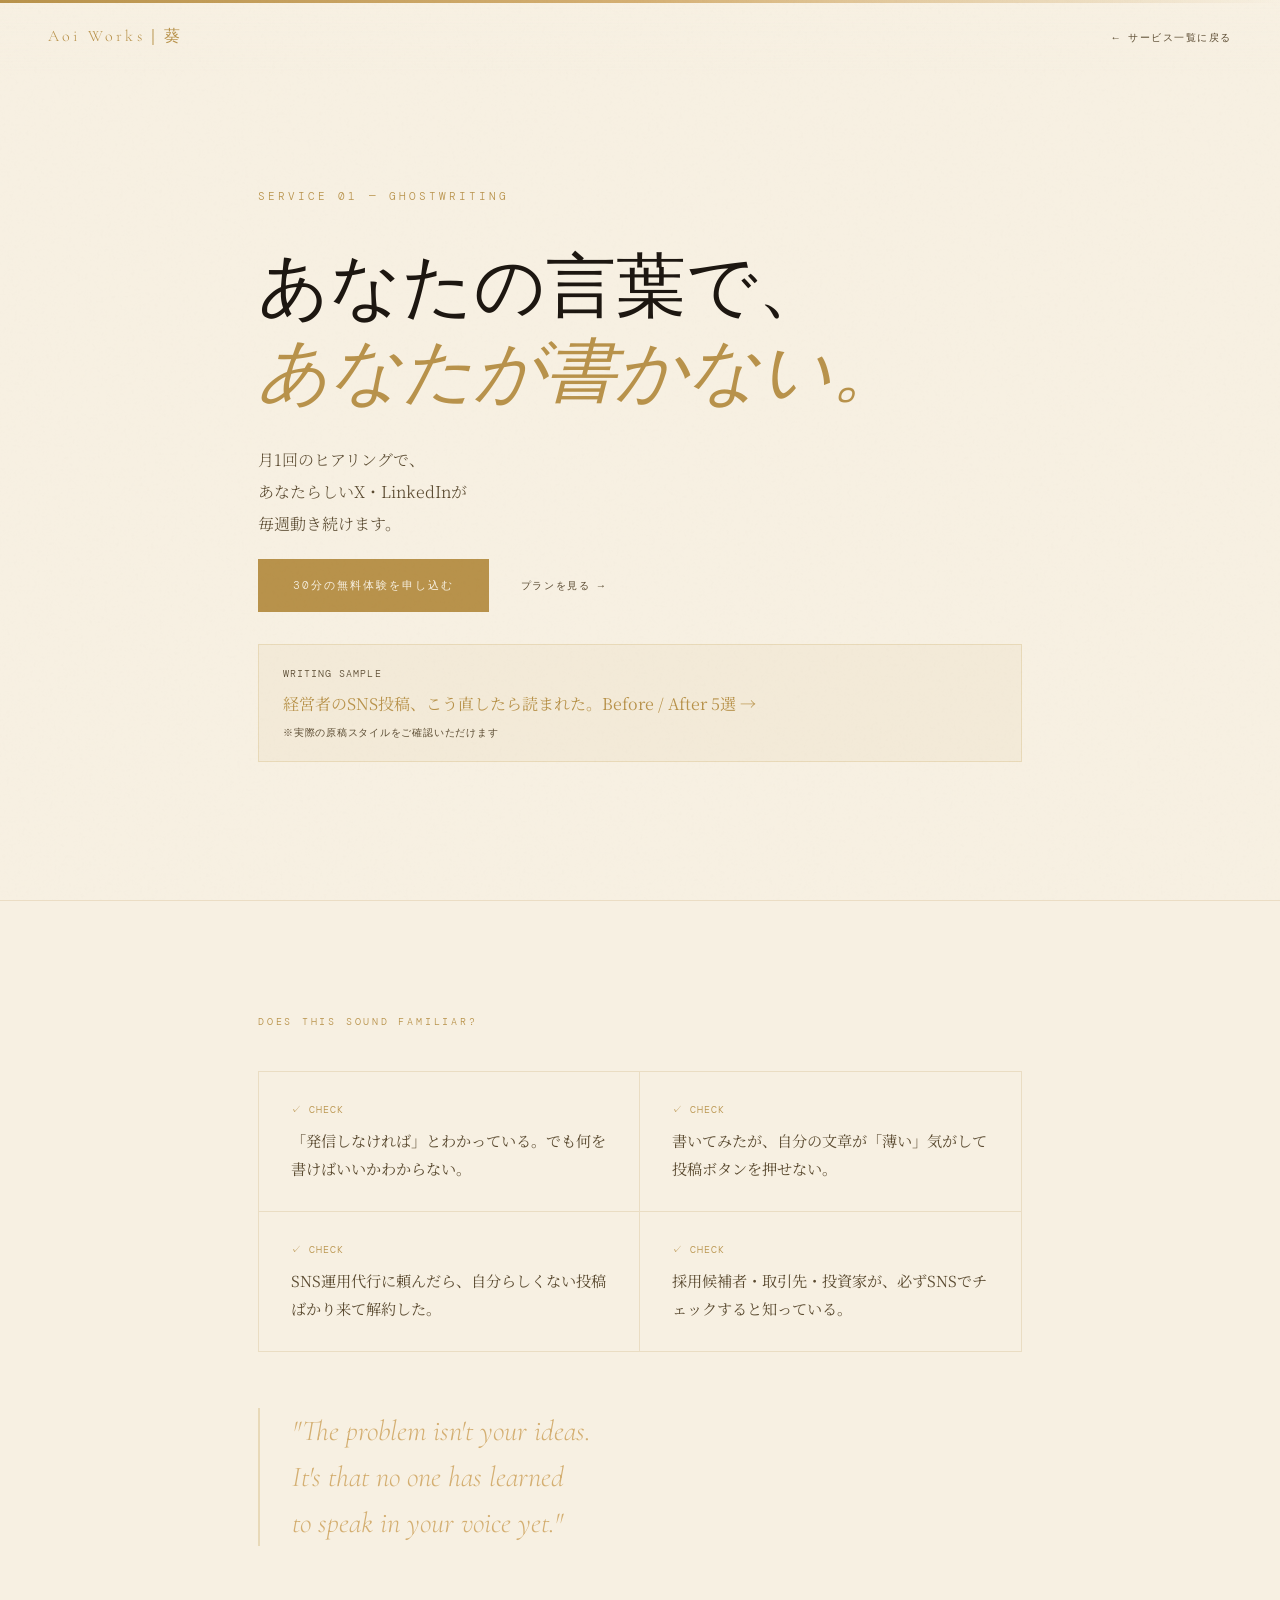
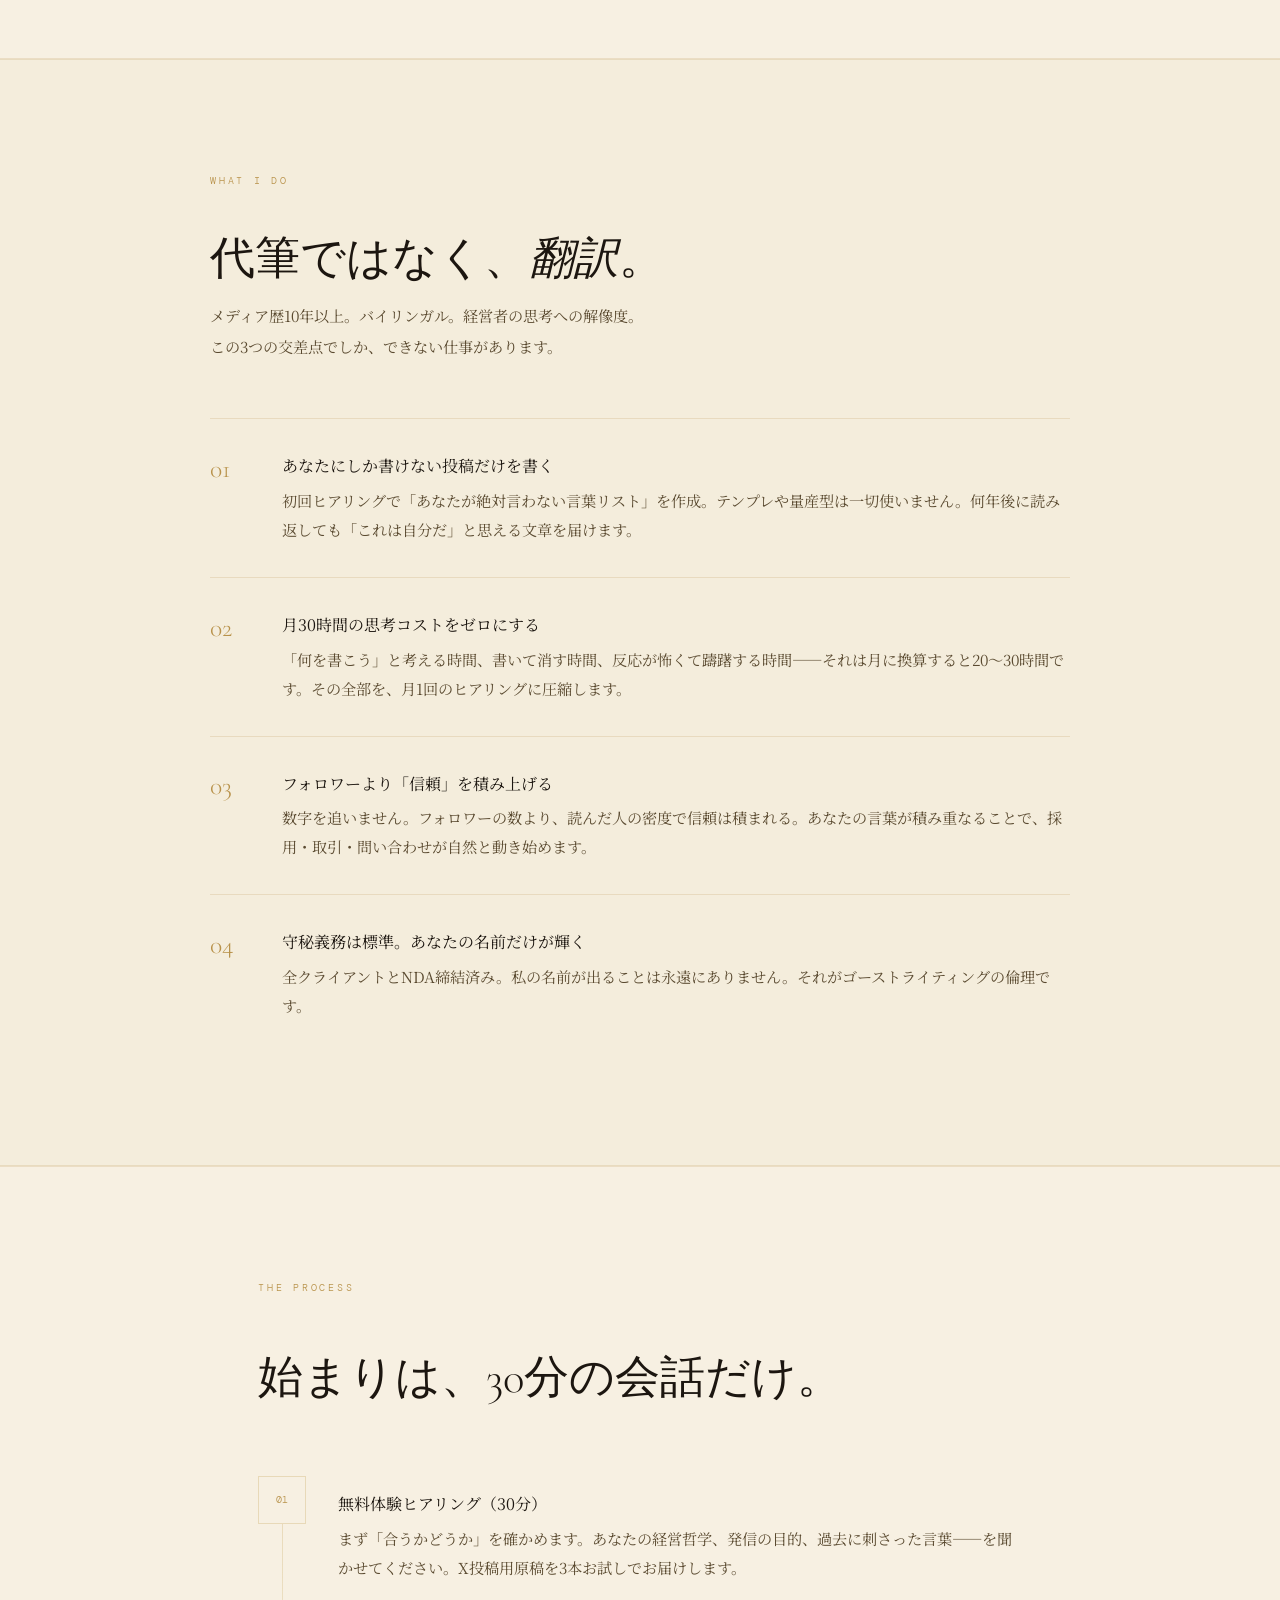
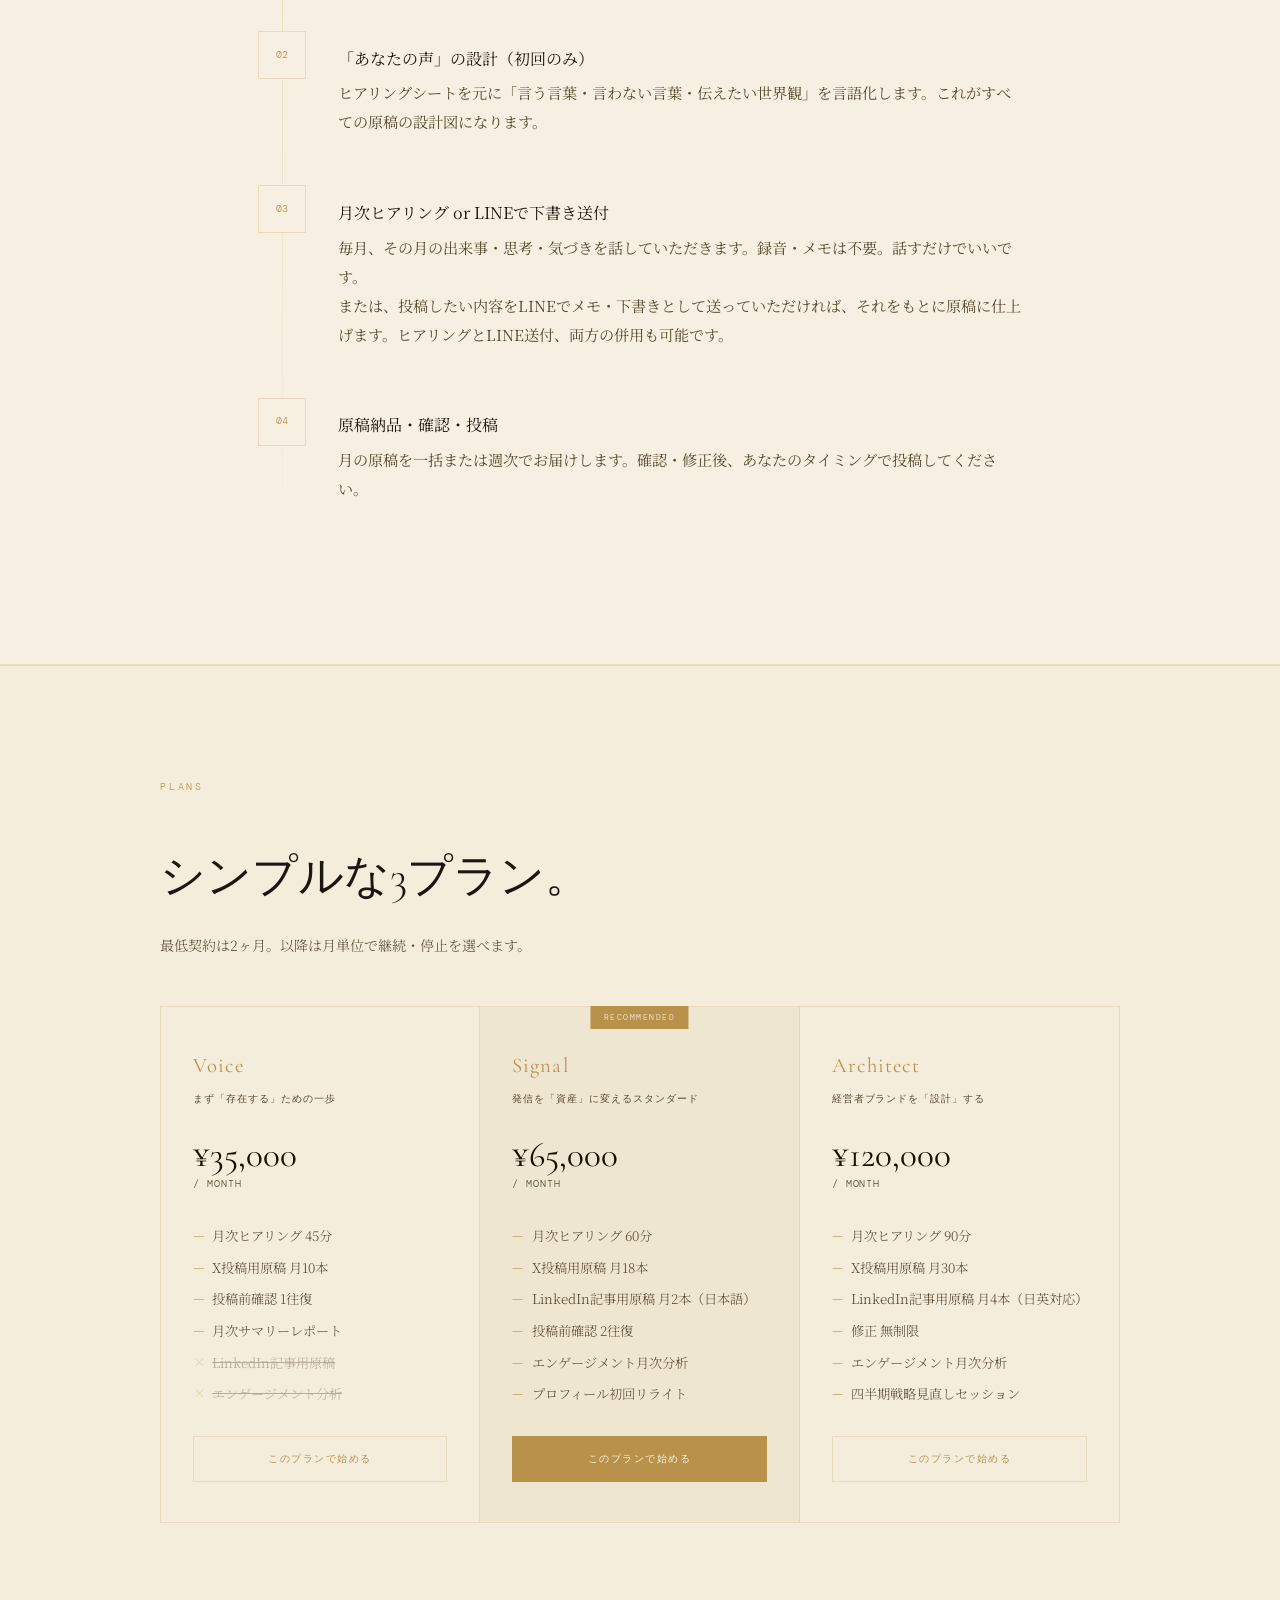
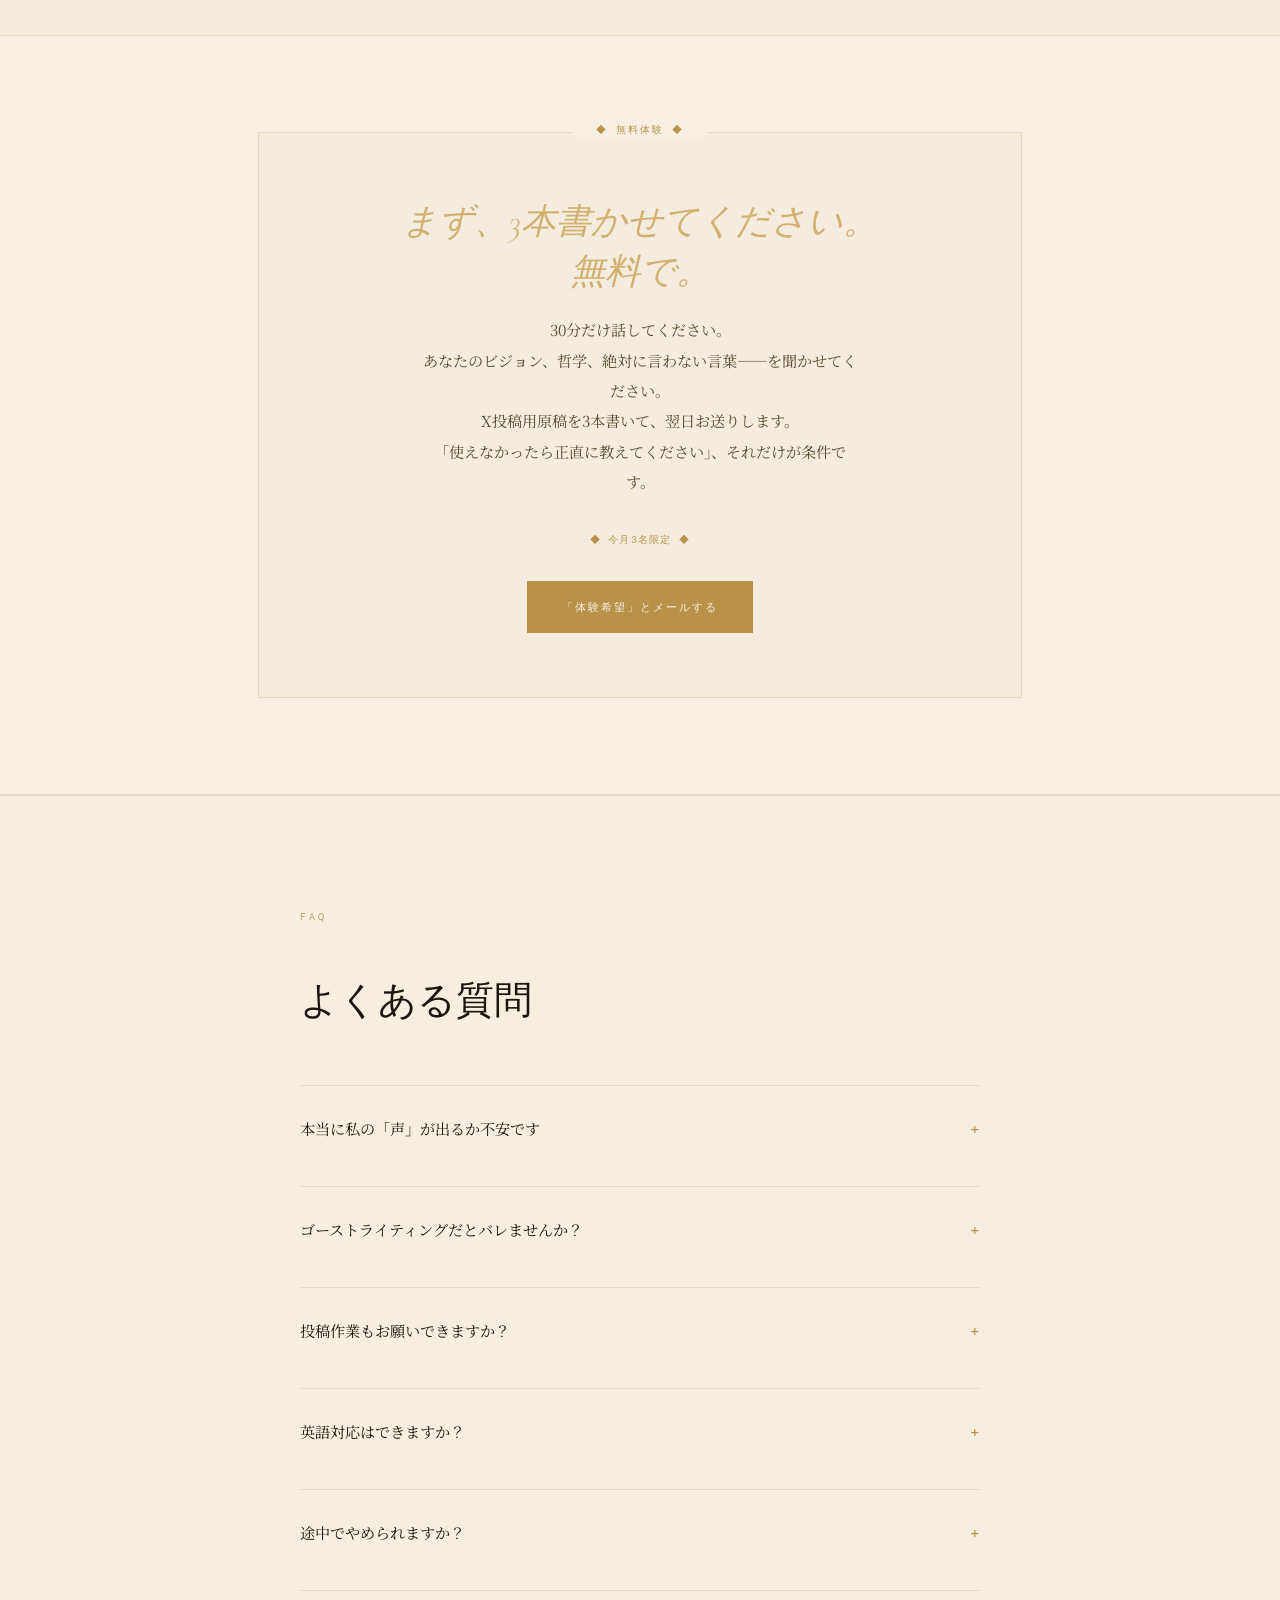
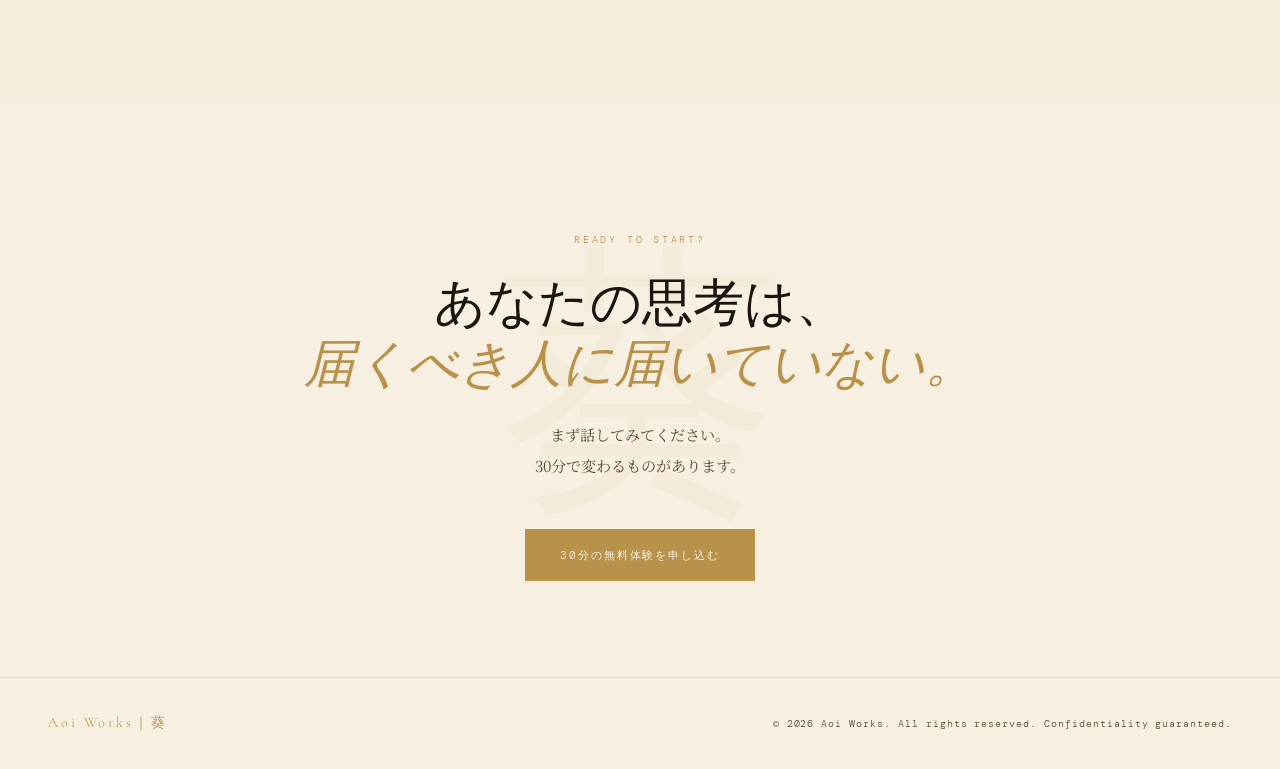
==== commit a3cfd28d: "Add files via upload" ====
--- a/gw/index.html
+++ b/gw/index.html
@@ -37,6 +37,11 @@
   <div class="hero-cta-group">
     <a href="#free" class="btn-primary">30分の無料体験を申し込む</a>
     <a href="#pricing" class="btn-ghost-link">プランを見る →</a>
+  </div>
+  <div style="margin-top:2rem;padding:1.2rem 1.5rem;border:1px solid var(--gold-pale);background:rgba(184,146,74,0.06);display:inline-block;opacity:0;animation:fadeUp 0.9s 1s forwards;">
+    <p style="font-family:var(--mono);font-size:0.65rem;letter-spacing:0.1em;color:var(--muted);margin-bottom:0.4rem;">WRITING SAMPLE</p>
+    <a href="https://note.com/aoiworksjp/n/n98990296bedd" style="font-family:var(--serif-jp);font-size:1rem;font-weight:400;color:var(--gold);text-decoration:none;display:block;margin-bottom:0.3rem;" target="_blank">経営者のSNS投稿、こう直したら読まれた。Before / After 5選 →</a>
+    <p style="font-family:var(--mono);font-size:0.6rem;letter-spacing:0.08em;color:var(--muted);">※実際の原稿スタイルをご確認いただけます</p>
   </div>
 </section>
 
--- a/css/style.css
+++ b/css/style.css
@@ -61,6 +61,17 @@
     text-decoration: none;
   }
 
+
+  .nav-back {
+    font-family: var(--mono);
+    font-size: 0.65rem;
+    letter-spacing: 0.15em;
+    color: var(--muted);
+    text-decoration: none;
+    transition: color 0.3s;
+  }
+  .nav-back:hover { color: var(--gold); }
+
   .nav-contact {
     font-family: var(--mono);
     font-size: 0.65rem;
@@ -281,15 +292,15 @@
   .card-link {
     display: inline-block;
     font-family: var(--mono);
-    font-size: 0.62rem;
+    font-size: 0.68rem;
     letter-spacing: 0.15em;
-    color: var(--gold);
+    color: var(--paper);
+    background: var(--gold);
     text-decoration: none;
-    border-bottom: 1px solid var(--rule);
-    padding-bottom: 0.2rem;
-    transition: border-color 0.3s;
-  }
-  .card-link:hover { border-color: var(--gold); }
+    padding: 0.6rem 1.2rem;
+    transition: background 0.3s;
+  }
+  .card-link:hover { background: var(--gold-light); }
 
   .card-coming {
     font-family: var(--mono);
@@ -447,6 +458,40 @@
     color: var(--muted);
   }
 
+
+  /* ─── BUTTONS ─── */
+  .btn-primary {
+    display: inline-block;
+    background: var(--gold);
+    color: var(--paper);
+    font-family: var(--mono);
+    font-size: 0.68rem;
+    letter-spacing: 0.18em;
+    padding: 1rem 2.2rem;
+    text-decoration: none;
+    transition: background 0.3s;
+  }
+  .btn-primary:hover { background: var(--gold-light); }
+
+  .btn-ghost-link {
+    font-family: var(--mono);
+    font-size: 0.65rem;
+    letter-spacing: 0.15em;
+    color: var(--muted);
+    text-decoration: none;
+    transition: color 0.3s;
+  }
+  .btn-ghost-link:hover { color: var(--gold); }
+
+  .hero-cta-group {
+    display: flex;
+    align-items: center;
+    gap: 2rem;
+    flex-wrap: wrap;
+    opacity: 0;
+    animation: fadeUp 0.9s 0.8s forwards;
+  }
+
   /* ─── REVEAL ─── */
   .reveal {
     opacity: 0;
@@ -988,6 +1033,40 @@
     font-size: 0.6rem;
     letter-spacing: 0.1em;
     color: var(--muted);
+  }
+
+
+  /* ─── BUTTONS ─── */
+  .btn-primary {
+    display: inline-block;
+    background: var(--gold);
+    color: var(--paper);
+    font-family: var(--mono);
+    font-size: 0.68rem;
+    letter-spacing: 0.18em;
+    padding: 1rem 2.2rem;
+    text-decoration: none;
+    transition: background 0.3s;
+  }
+  .btn-primary:hover { background: var(--gold-light); }
+
+  .btn-ghost-link {
+    font-family: var(--mono);
+    font-size: 0.65rem;
+    letter-spacing: 0.15em;
+    color: var(--muted);
+    text-decoration: none;
+    transition: color 0.3s;
+  }
+  .btn-ghost-link:hover { color: var(--gold); }
+
+  .hero-cta-group {
+    display: flex;
+    align-items: center;
+    gap: 2rem;
+    flex-wrap: wrap;
+    opacity: 0;
+    animation: fadeUp 0.9s 0.8s forwards;
   }
 
   /* ─── REVEAL ─── */
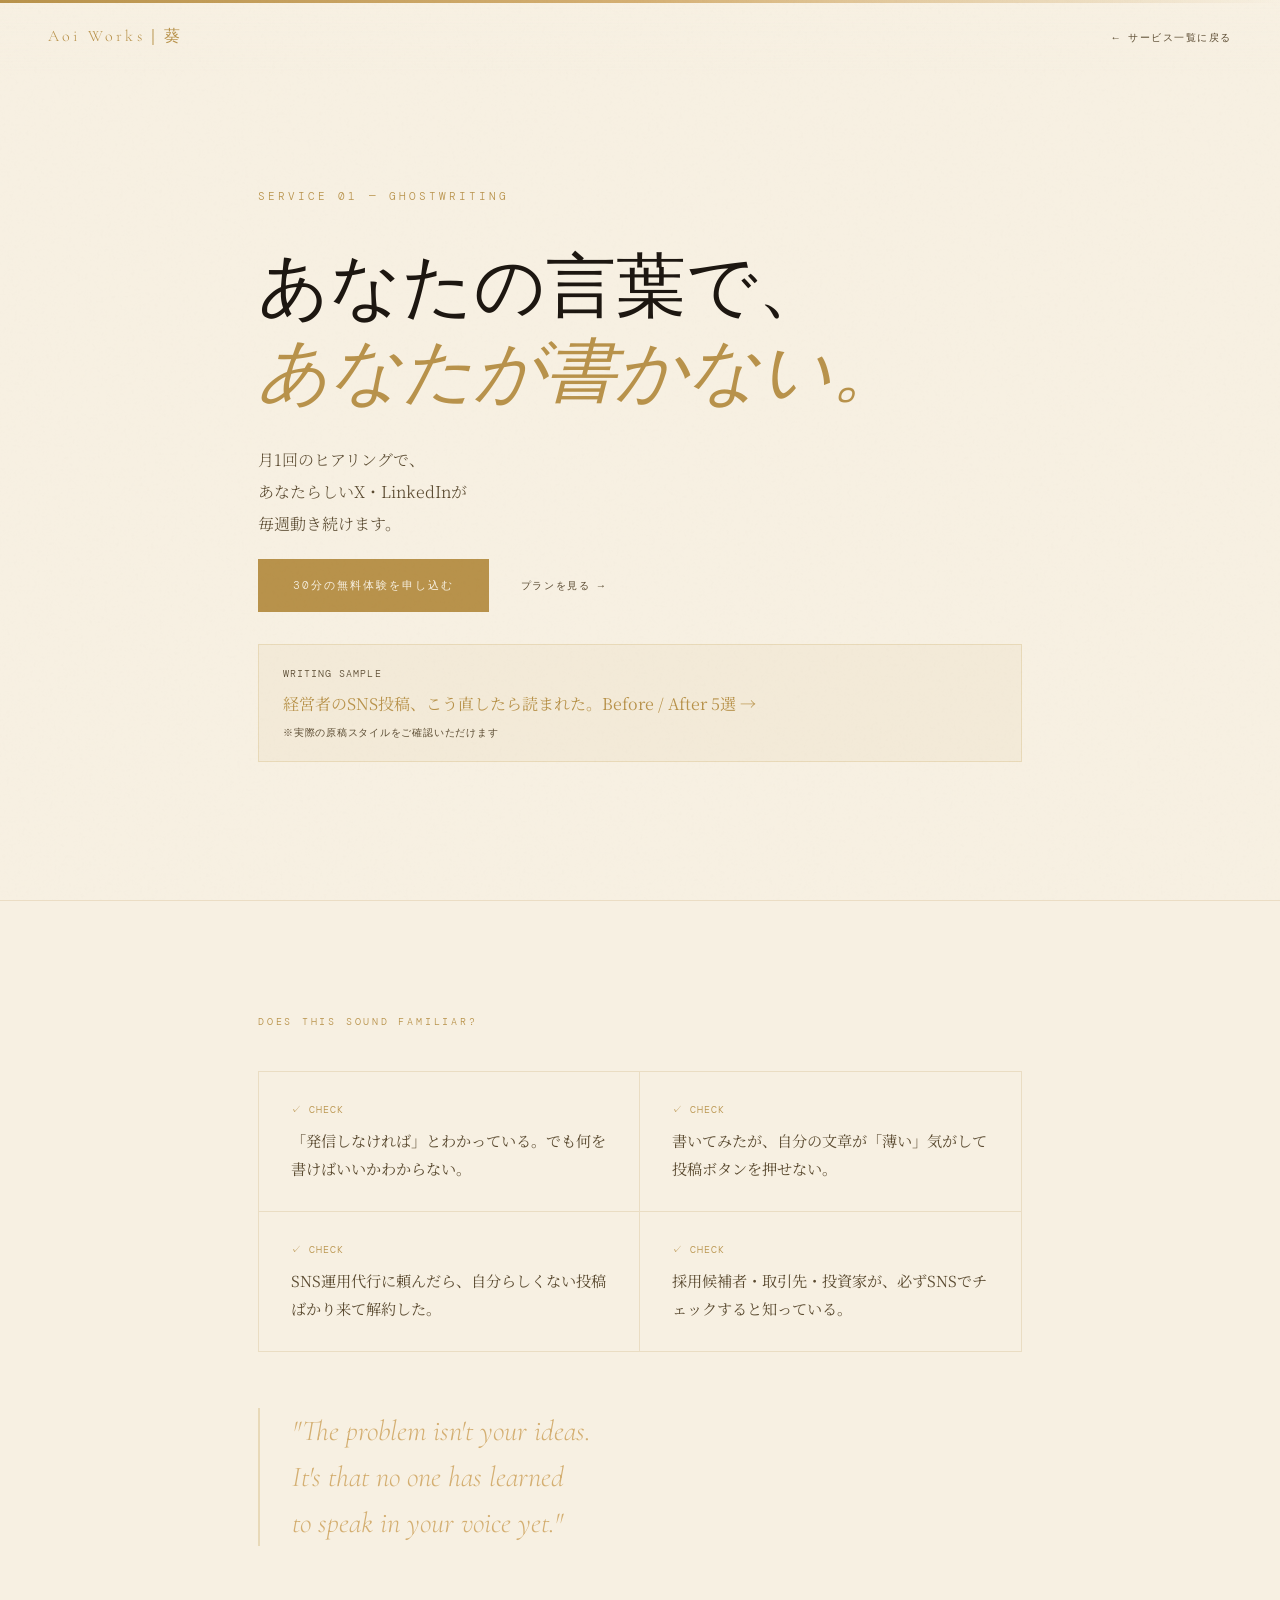
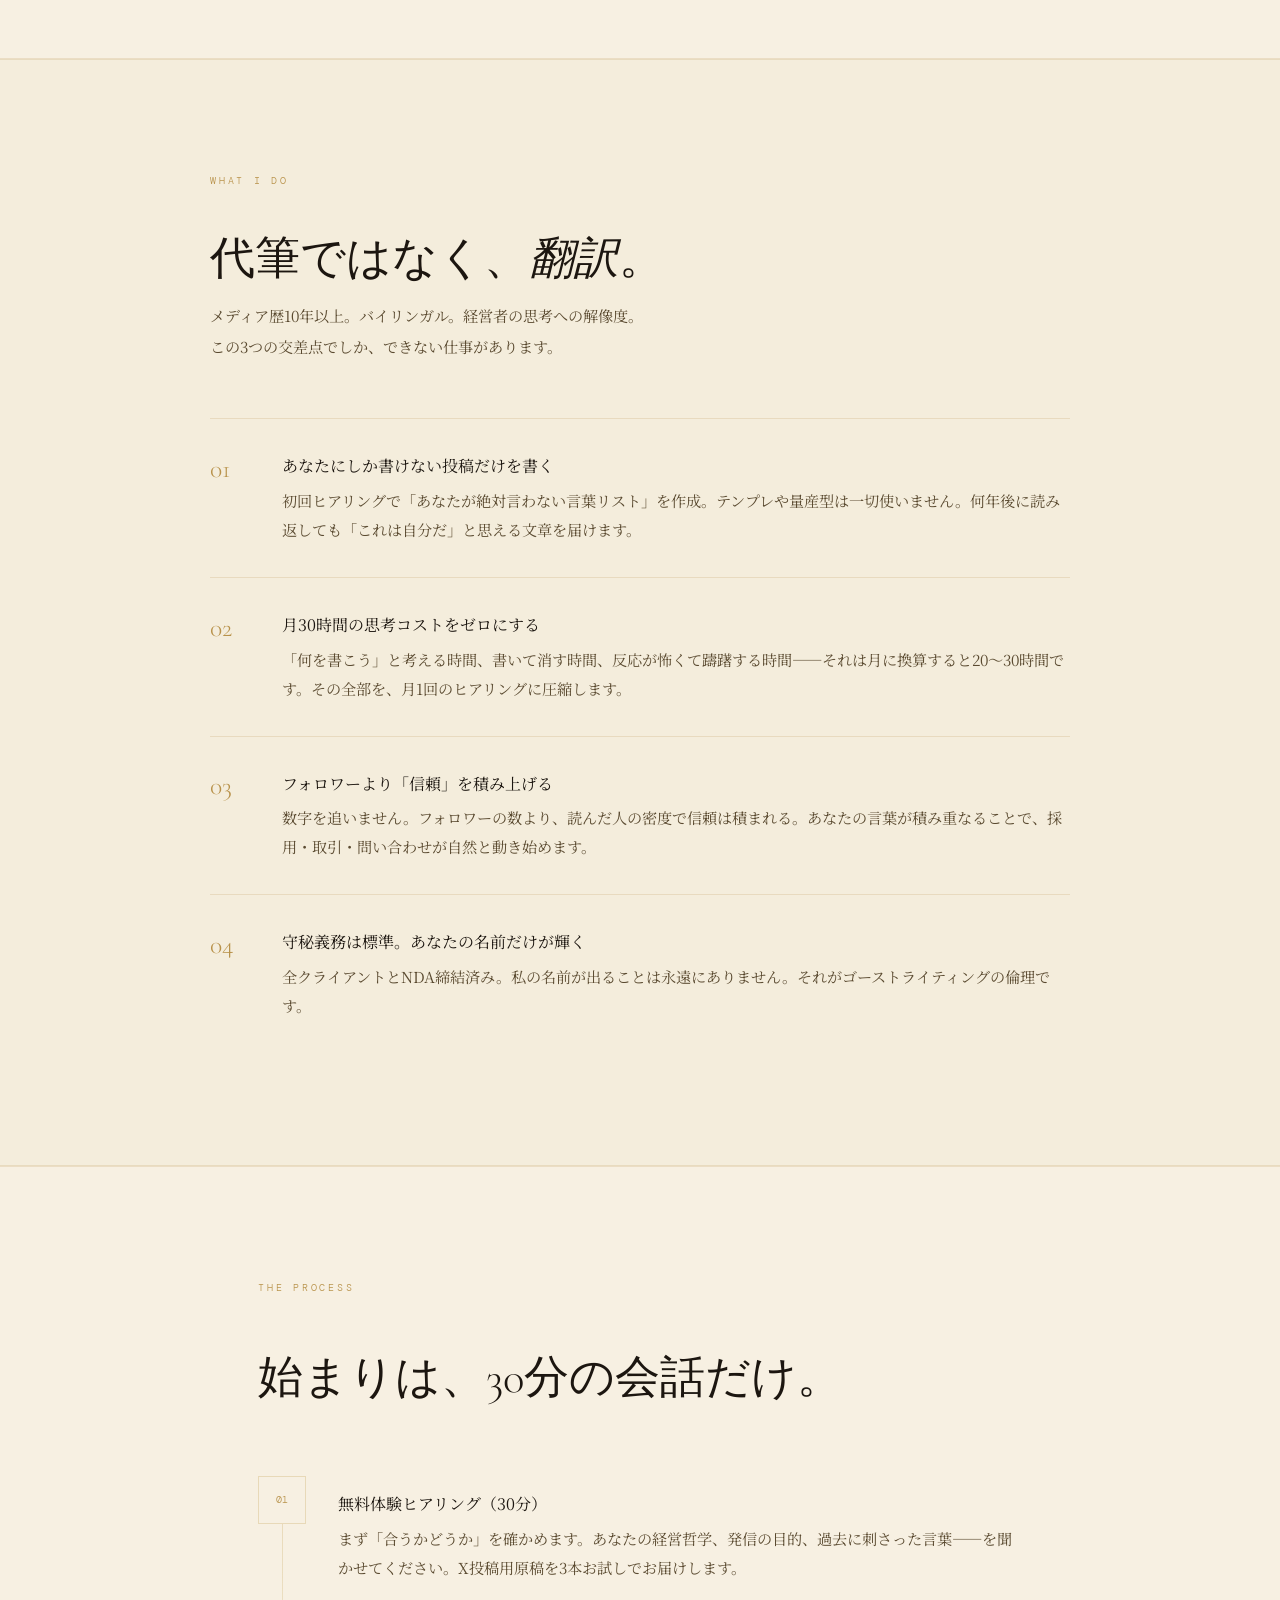
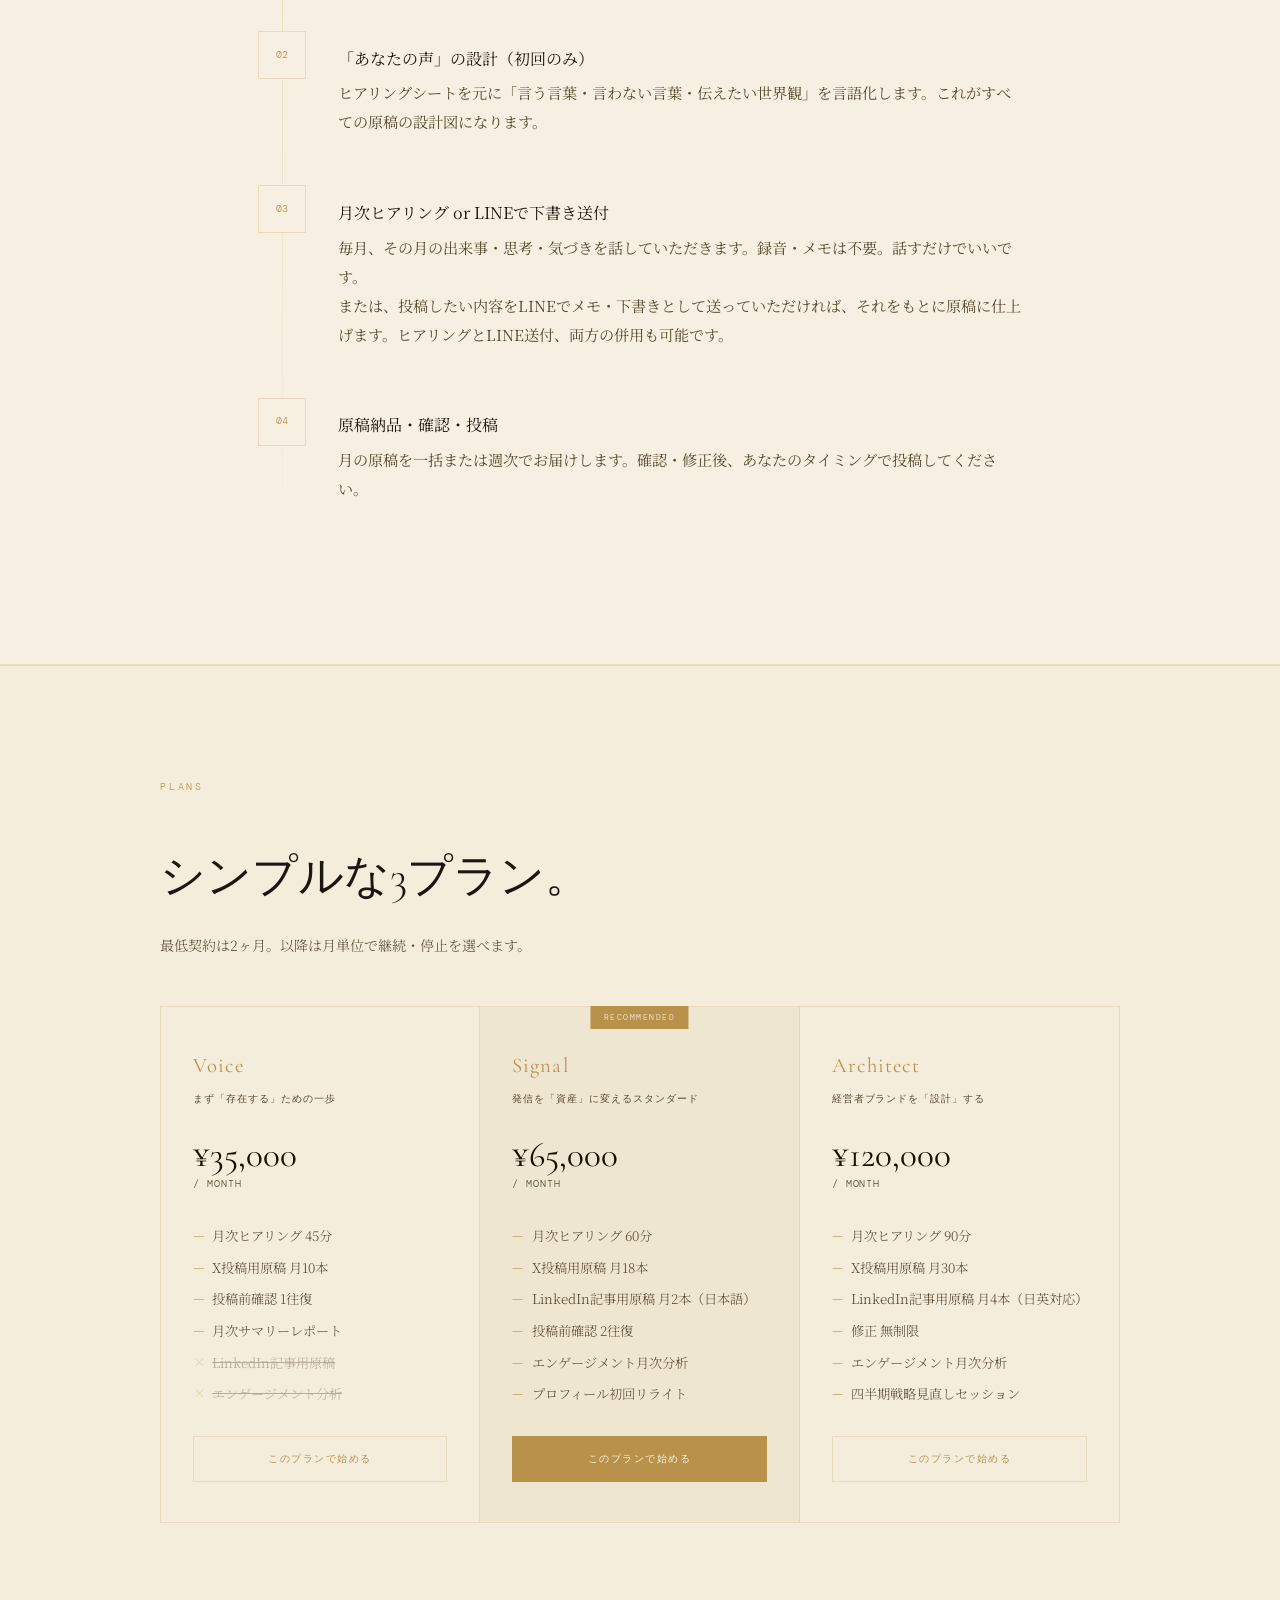
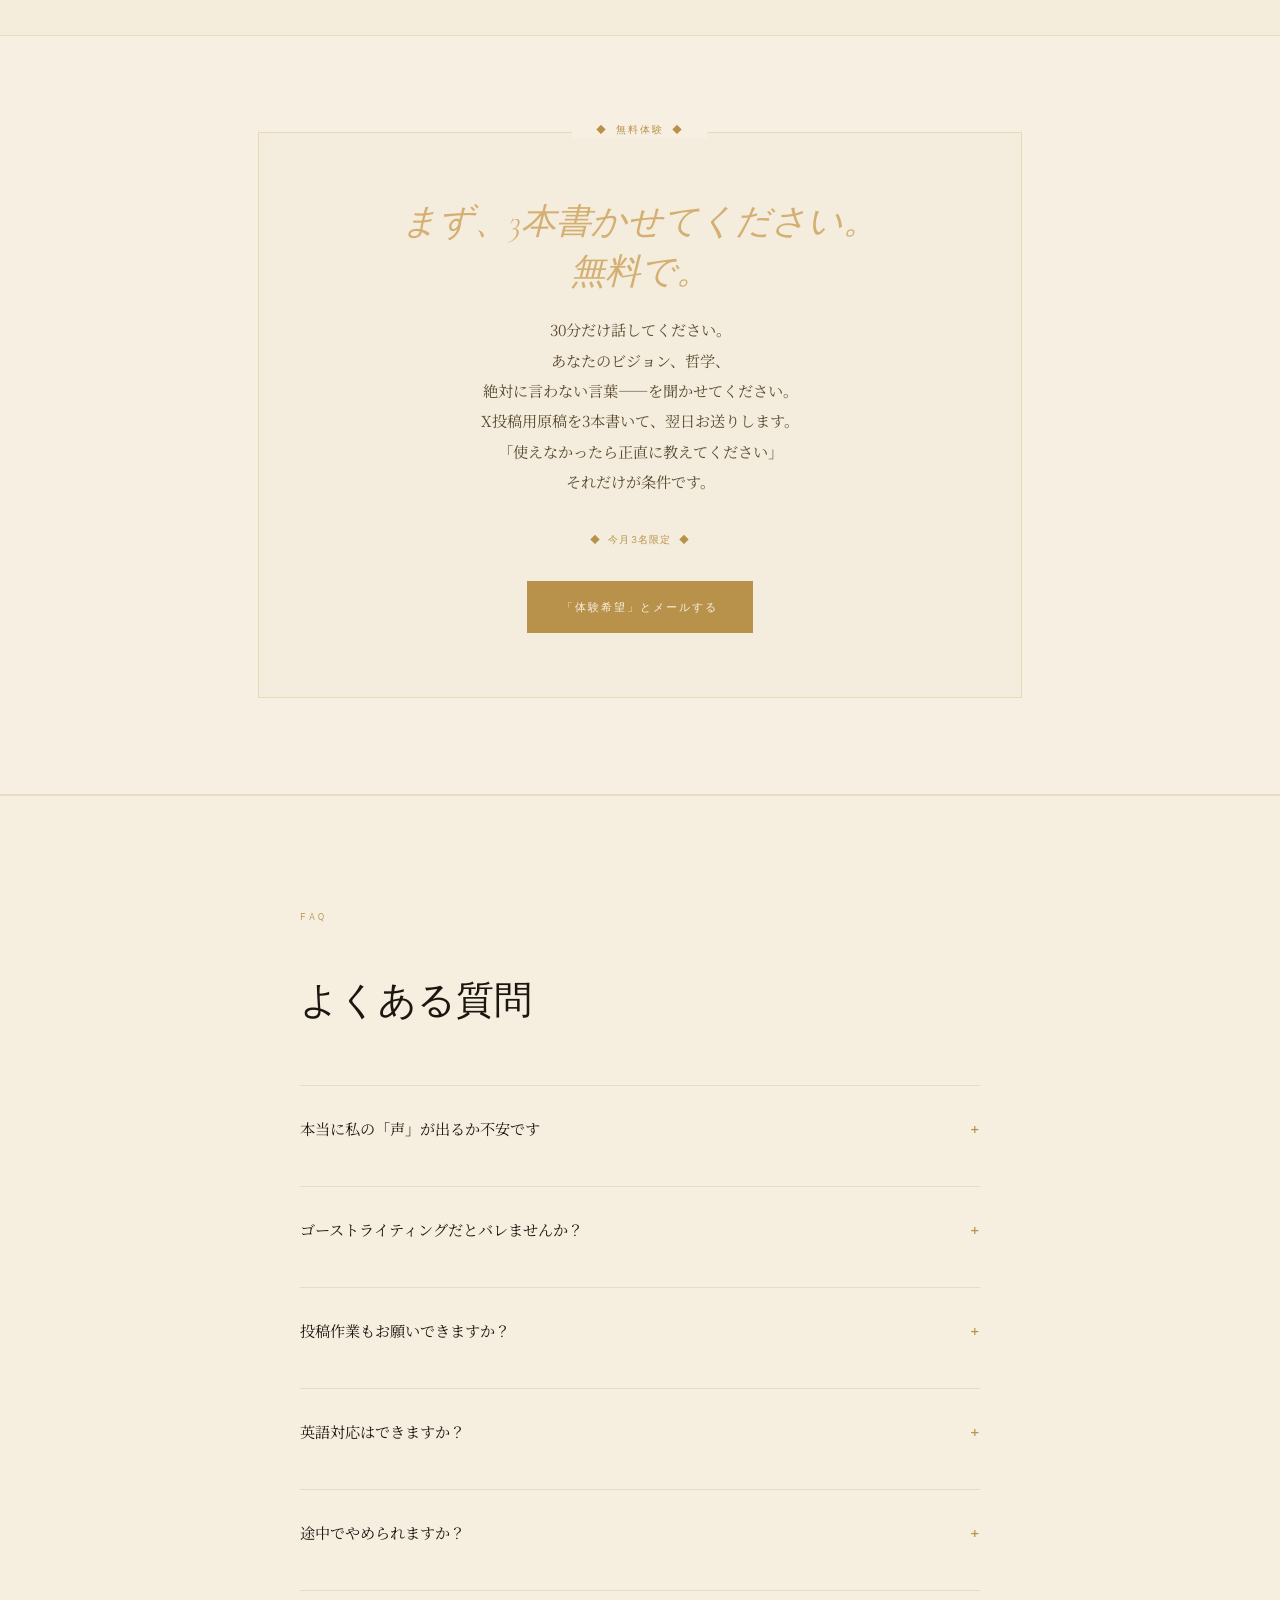
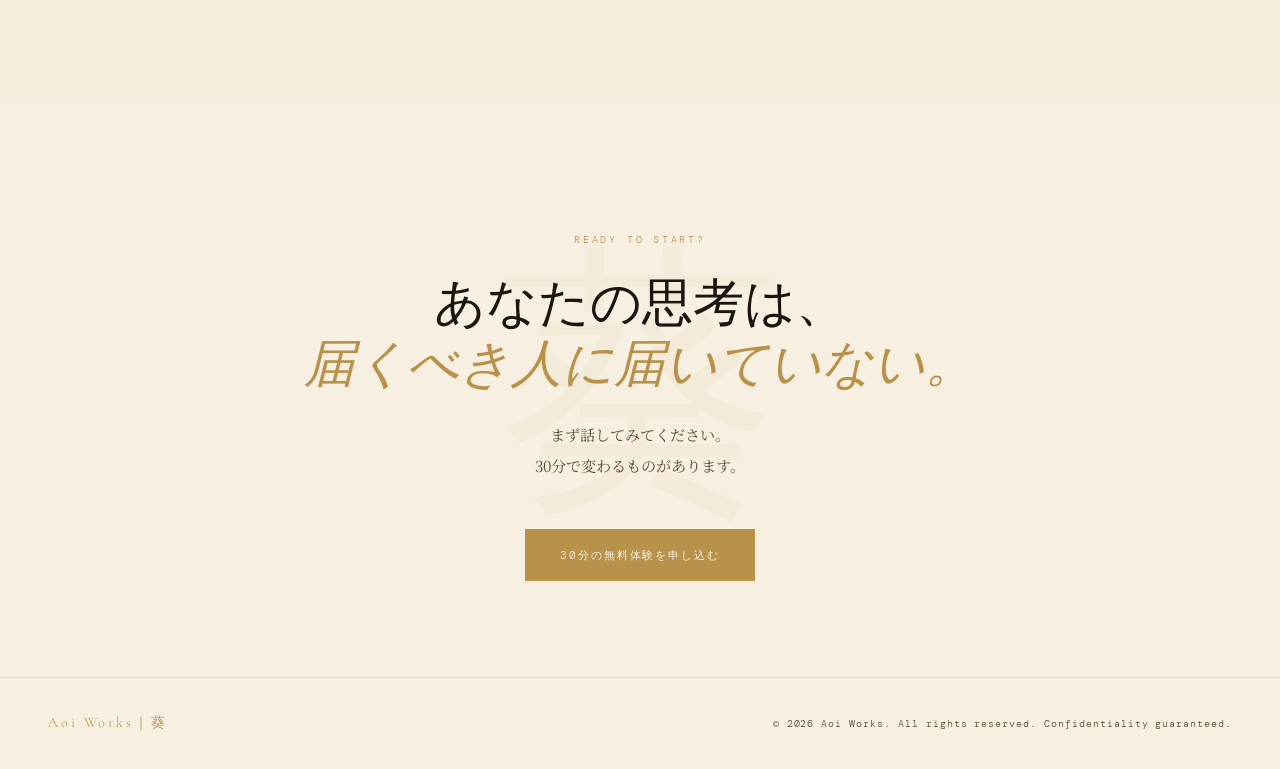
==== commit d331f854: "Add files via upload" ====
--- a/gw/index.html
+++ b/gw/index.html
@@ -237,9 +237,11 @@
     </h2>
     <p class="free-body">
       30分だけ話してください。<br>
-      あなたのビジョン、哲学、絶対に言わない言葉——を聞かせてください。<br>
+      あなたのビジョン、哲学、<br>
+      絶対に言わない言葉——を聞かせてください。<br>
       X投稿用原稿を3本書いて、翌日お送りします。<br>
-      「使えなかったら正直に教えてください」、それだけが条件です。
+      「使えなかったら正直に教えてください」<br>
+      それだけが条件です。
     </p>
     <p class="free-limit">◆ 今月3名限定 ◆</p>
     <a href="mailto:aoi.works.jp@gmail.com?subject=無料体験希望" class="btn-primary">
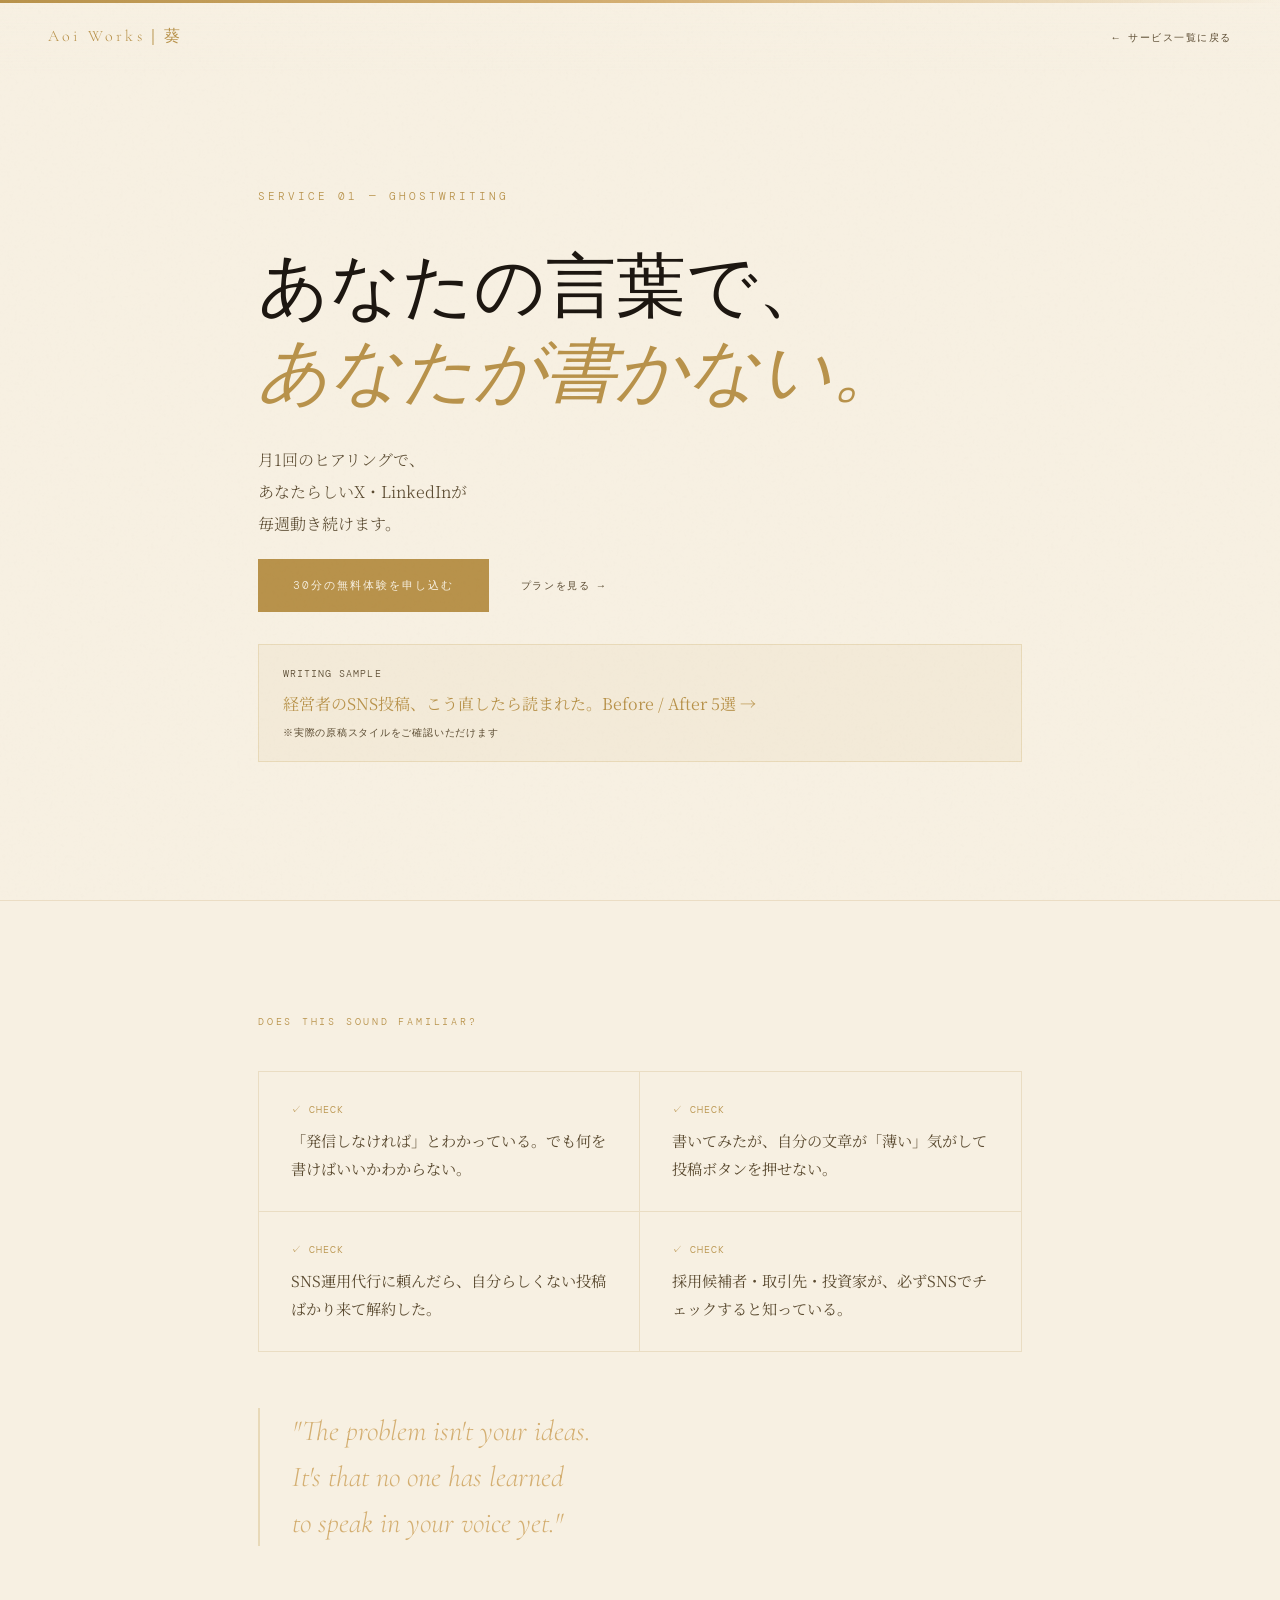
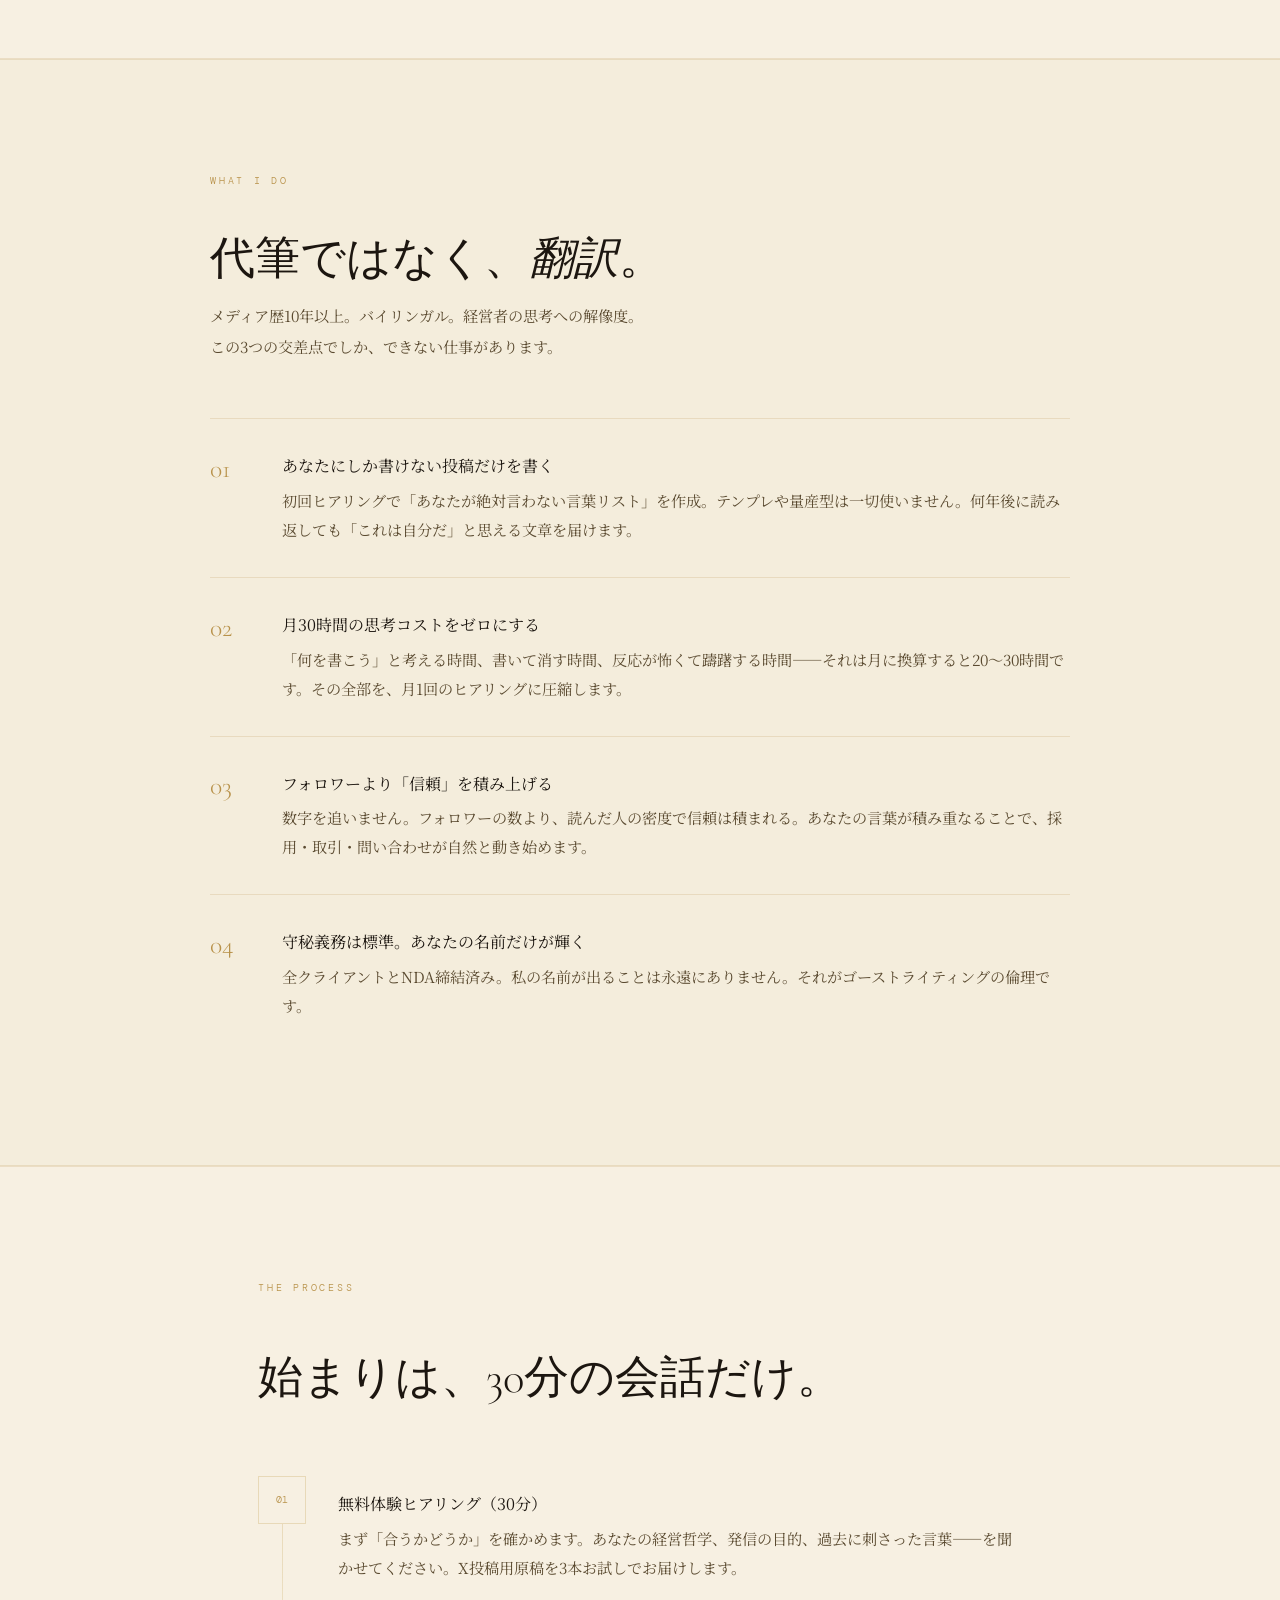
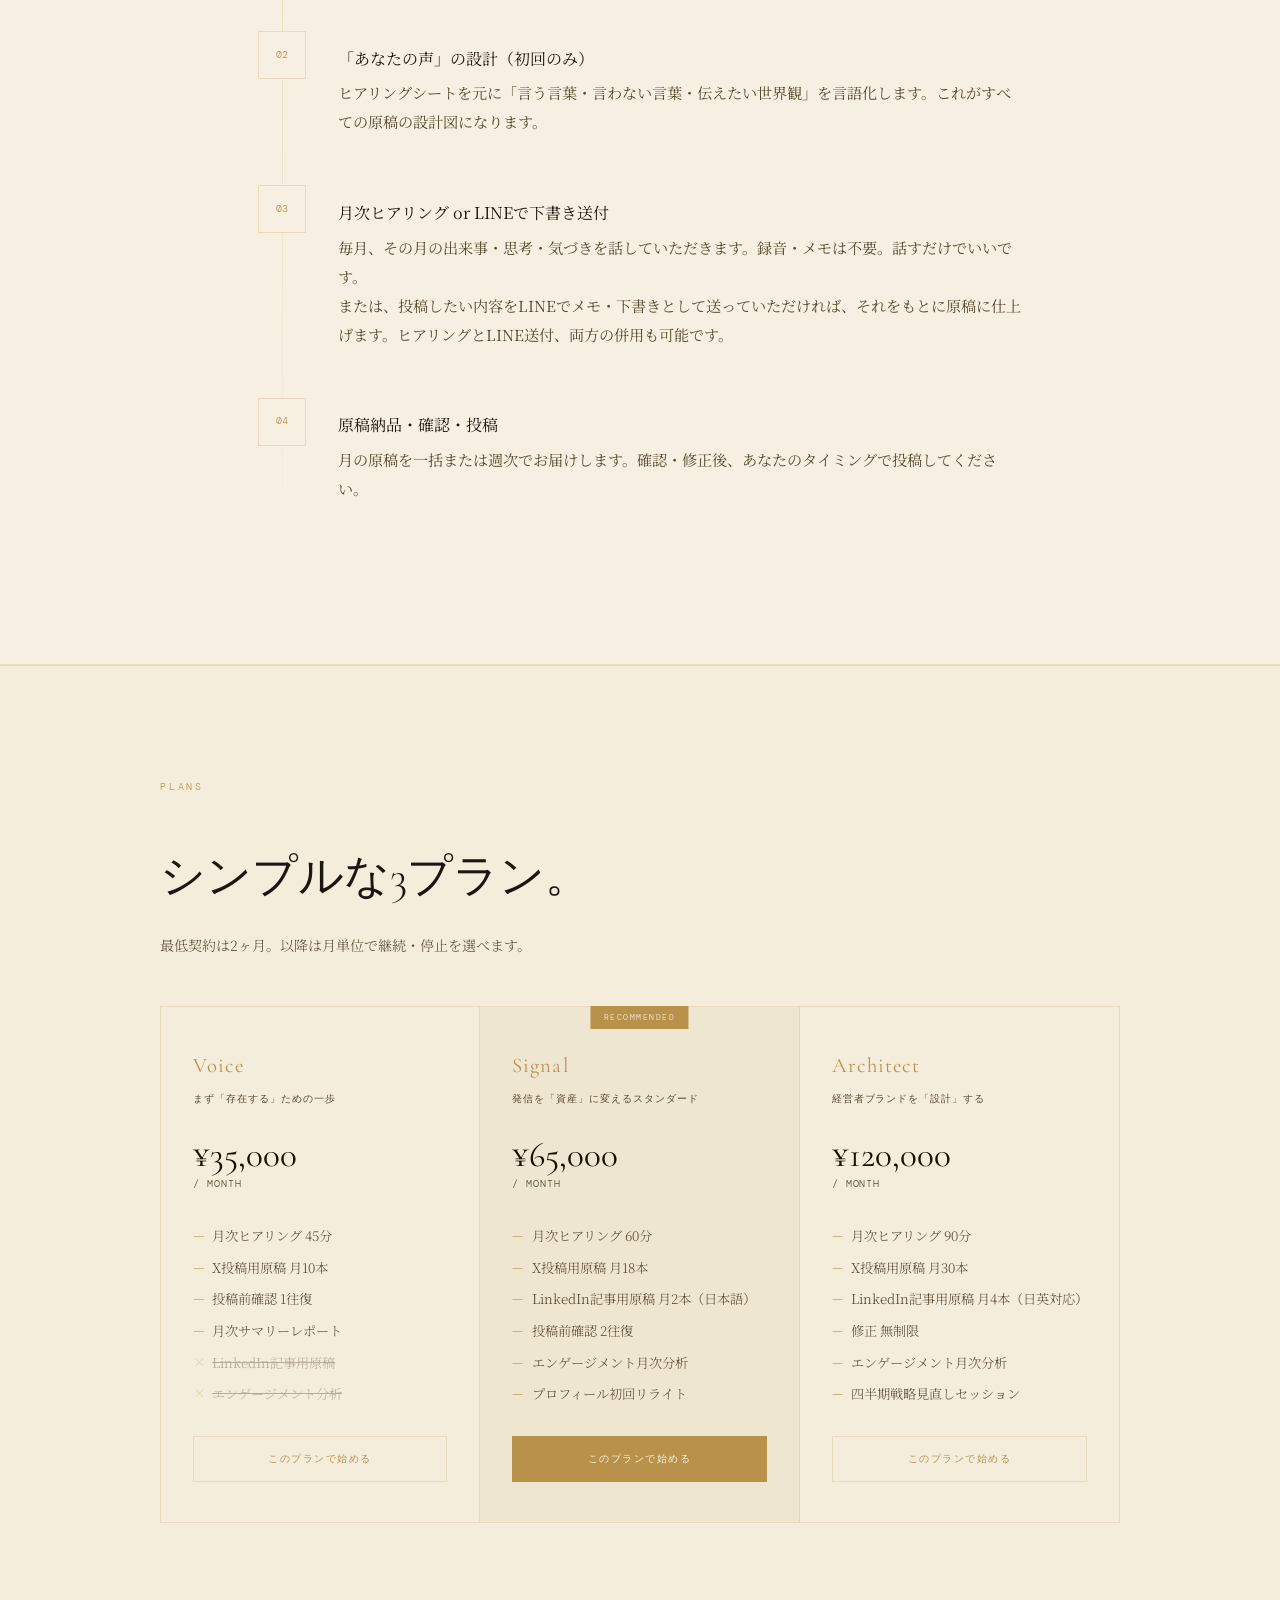
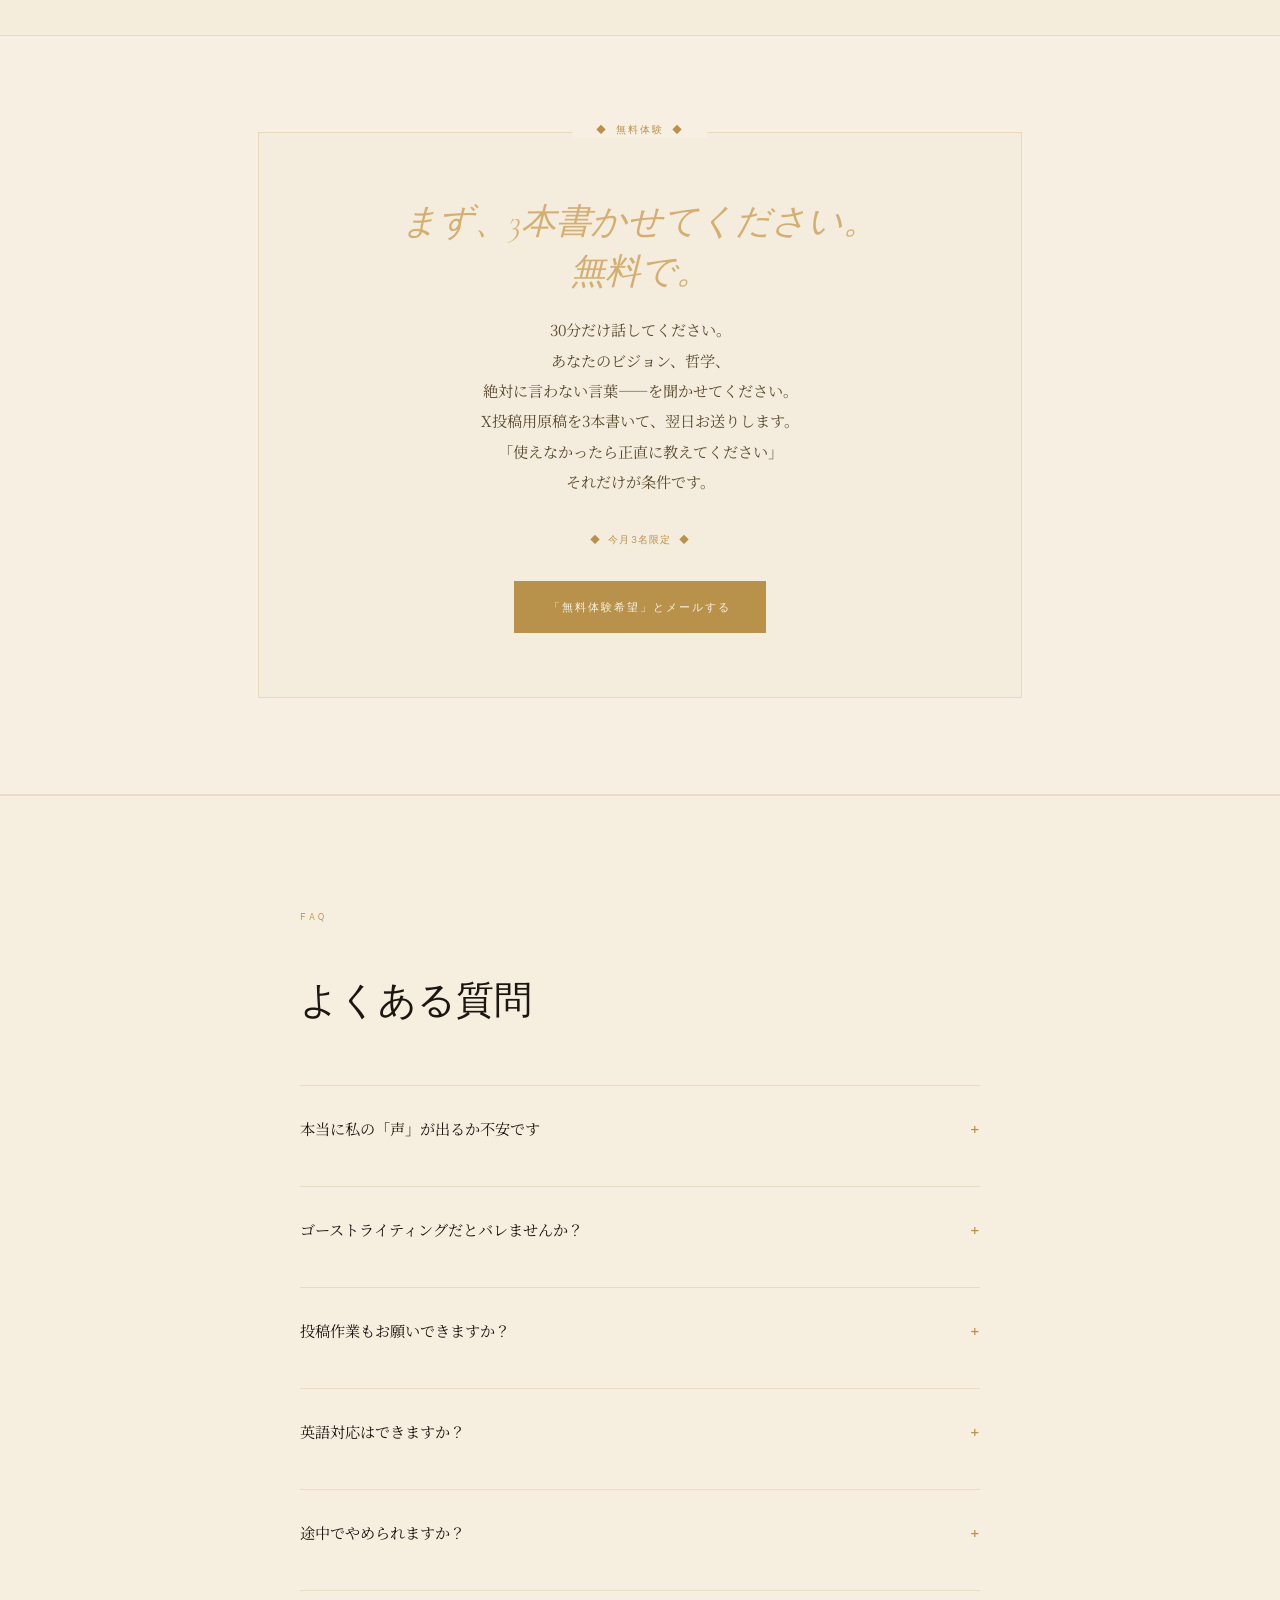
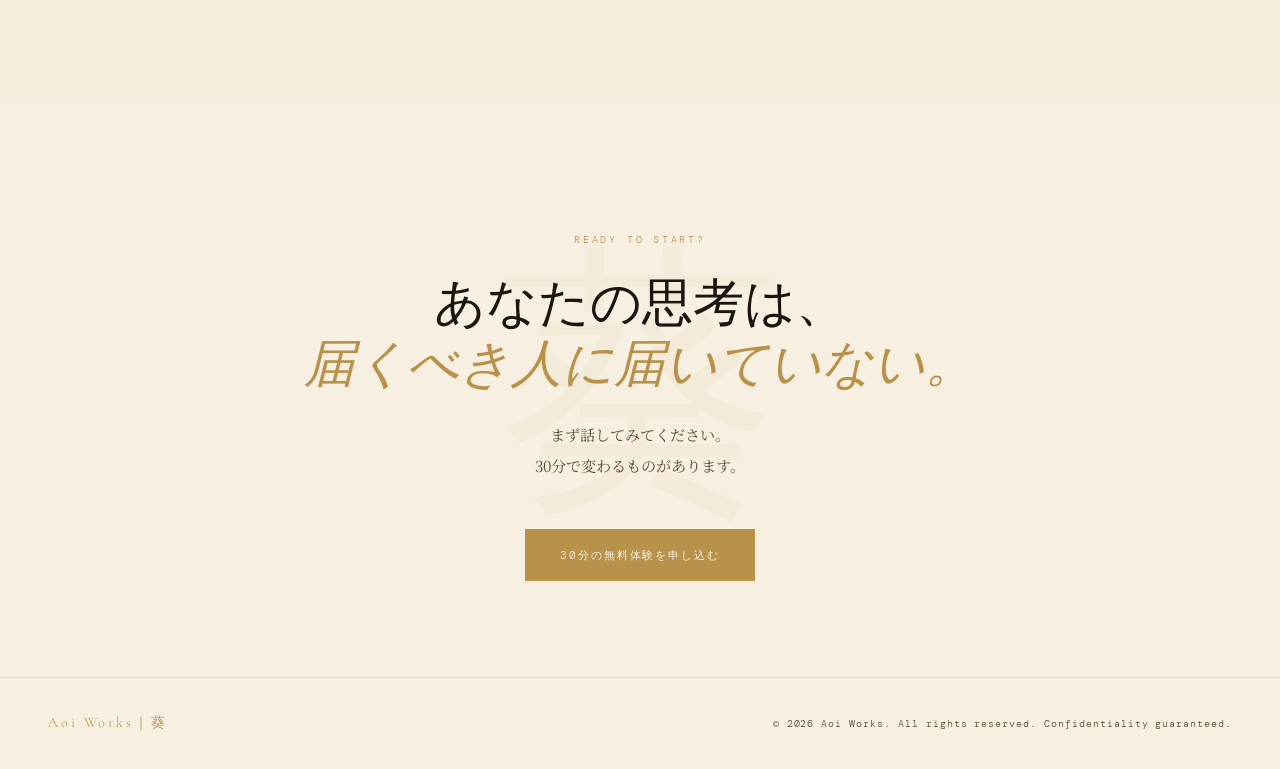
==== commit a1567019: "Update index.html" ====
--- a/gw/index.html
+++ b/gw/index.html
@@ -244,8 +244,8 @@
       それだけが条件です。
     </p>
     <p class="free-limit">◆ 今月3名限定 ◆</p>
-    <a href="mailto:aoi.works.jp@gmail.com?subject=無料体験希望" class="btn-primary">
-      「体験希望」とメールする
+    <a href="mailto:aoi.works.jp@gmail.com?subject=X投稿用原稿 無料体験希望" class="btn-primary">
+      「無料体験希望」とメールする
     </a>
   </div>
 </section>
@@ -293,7 +293,7 @@
     30分で変わるものがあります。
   </p>
   <div class="reveal">
-    <a href="mailto:aoi.works.jp@gmail.com?subject=無料体験希望" class="btn-primary">
+    <a href="mailto:aoi.works.jp@gmail.com?subject=X投稿用原稿 無料体験希望" class="btn-primary">
       30分の無料体験を申し込む
     </a>
   </div>
